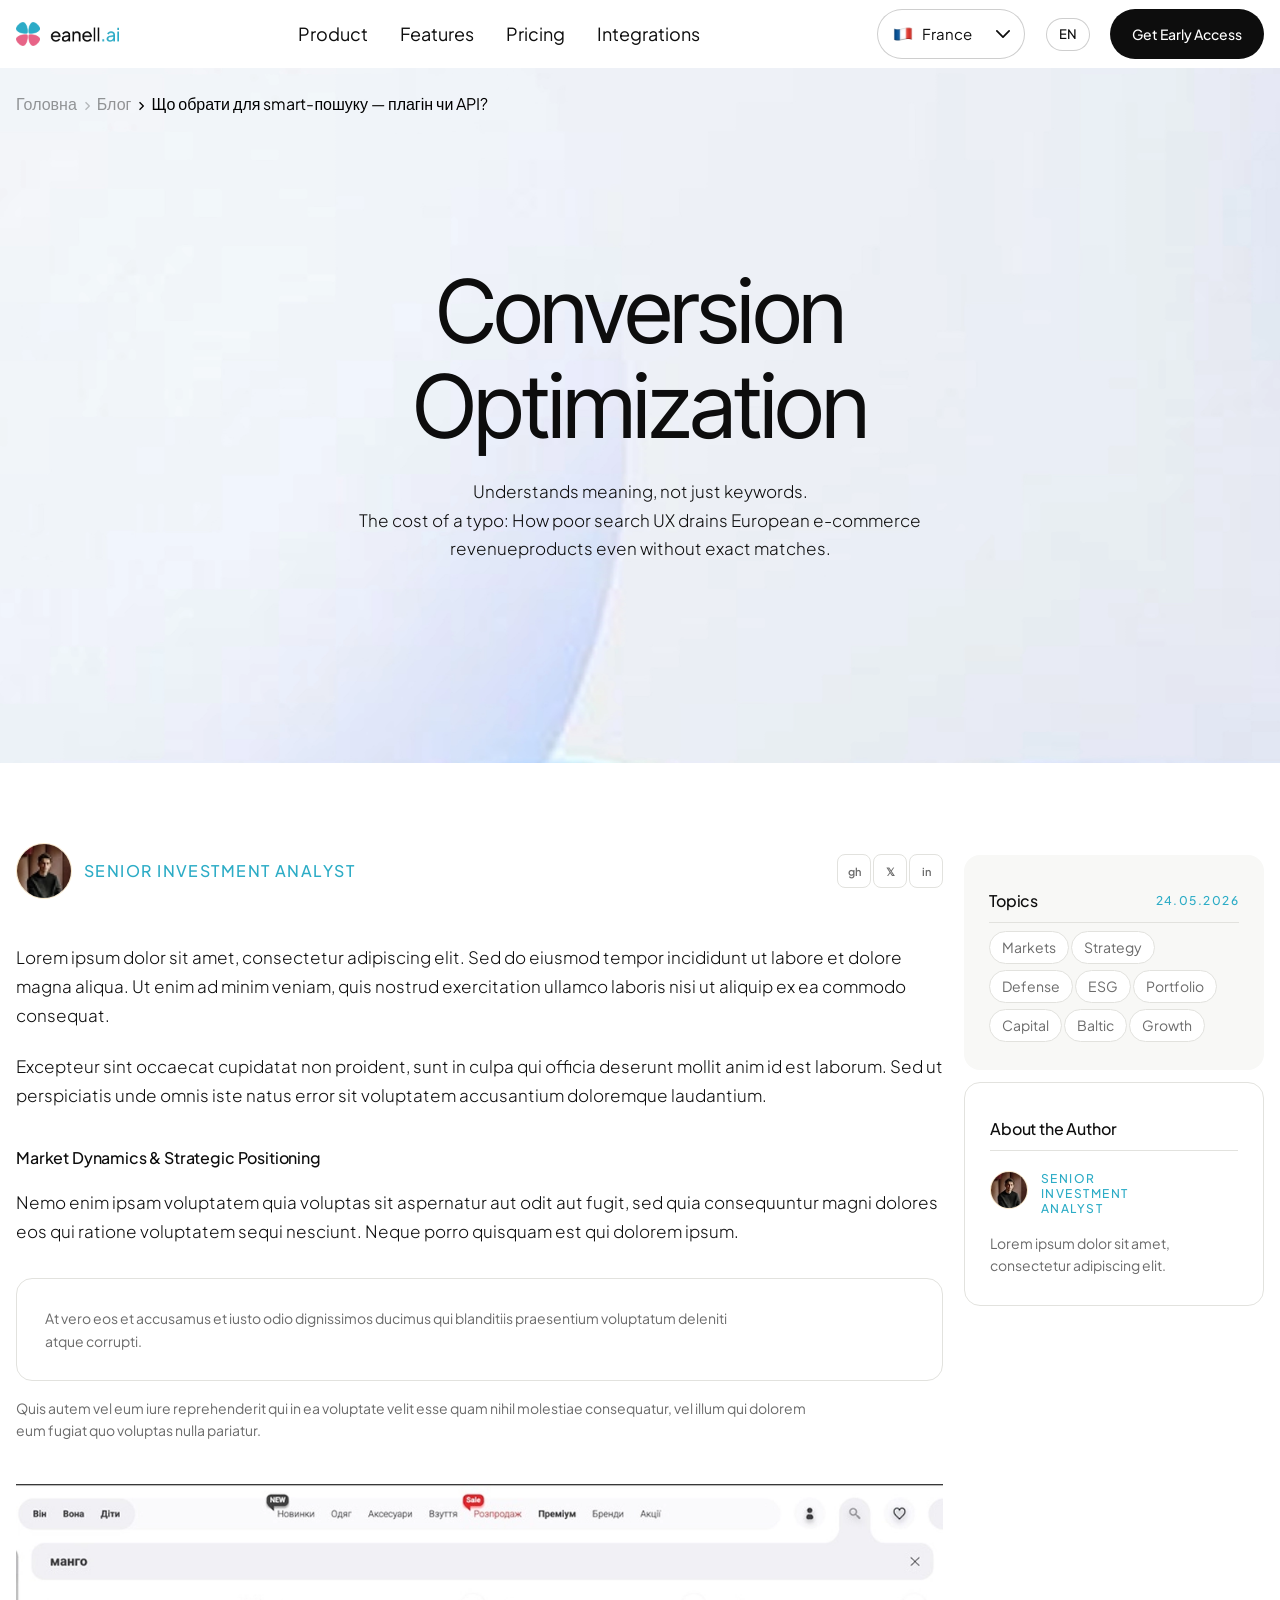
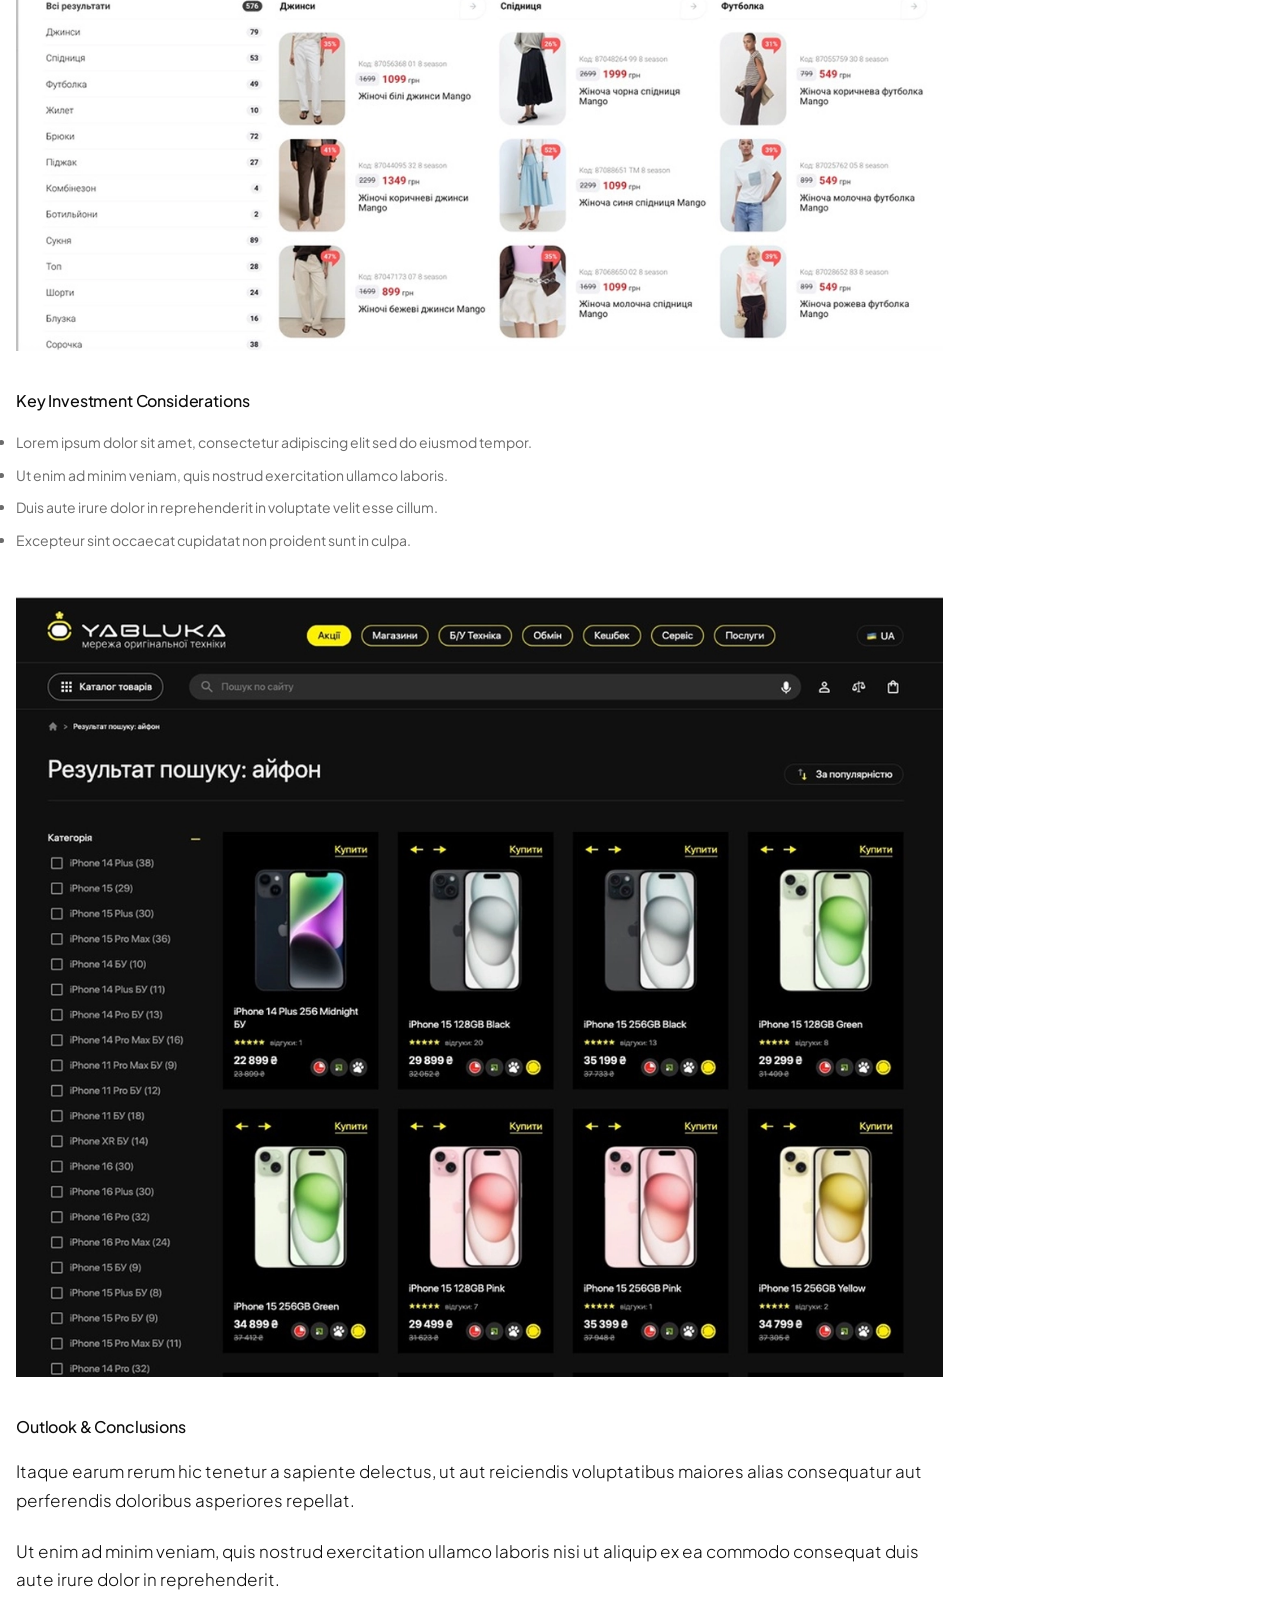
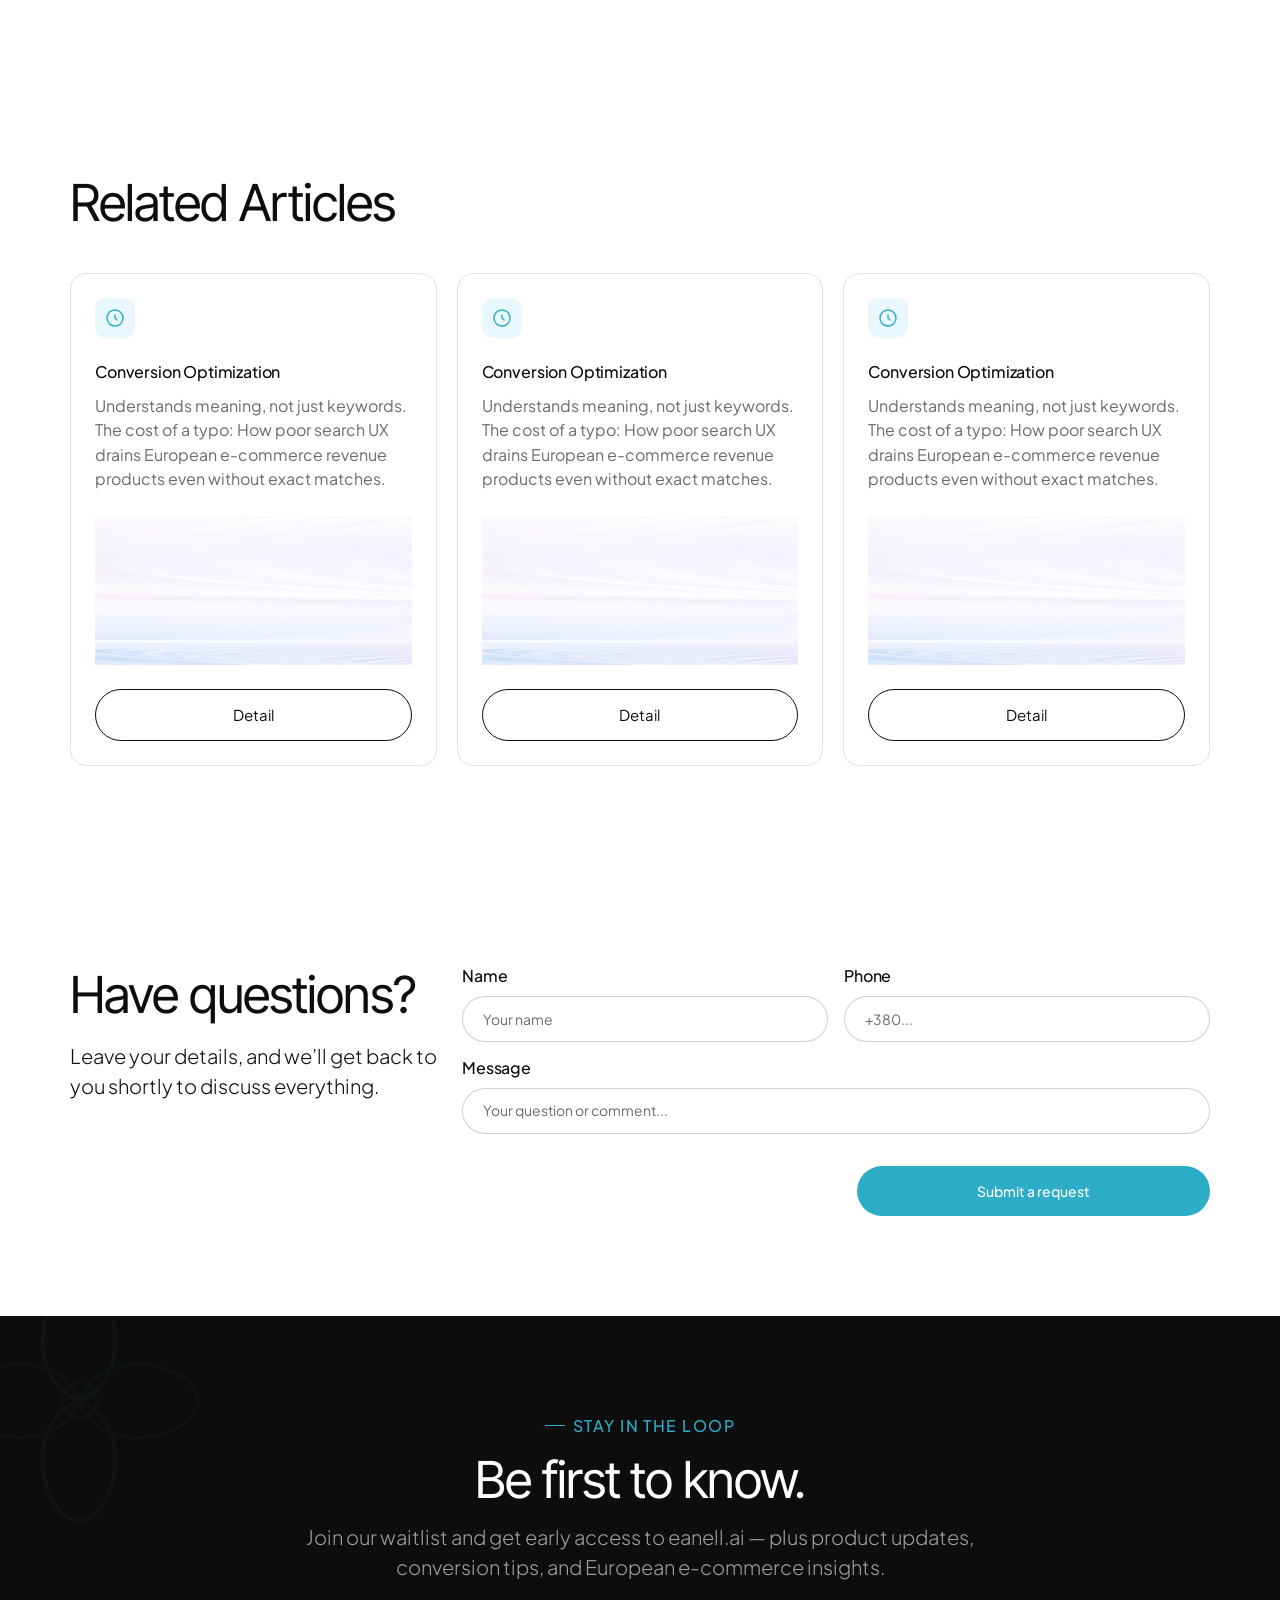
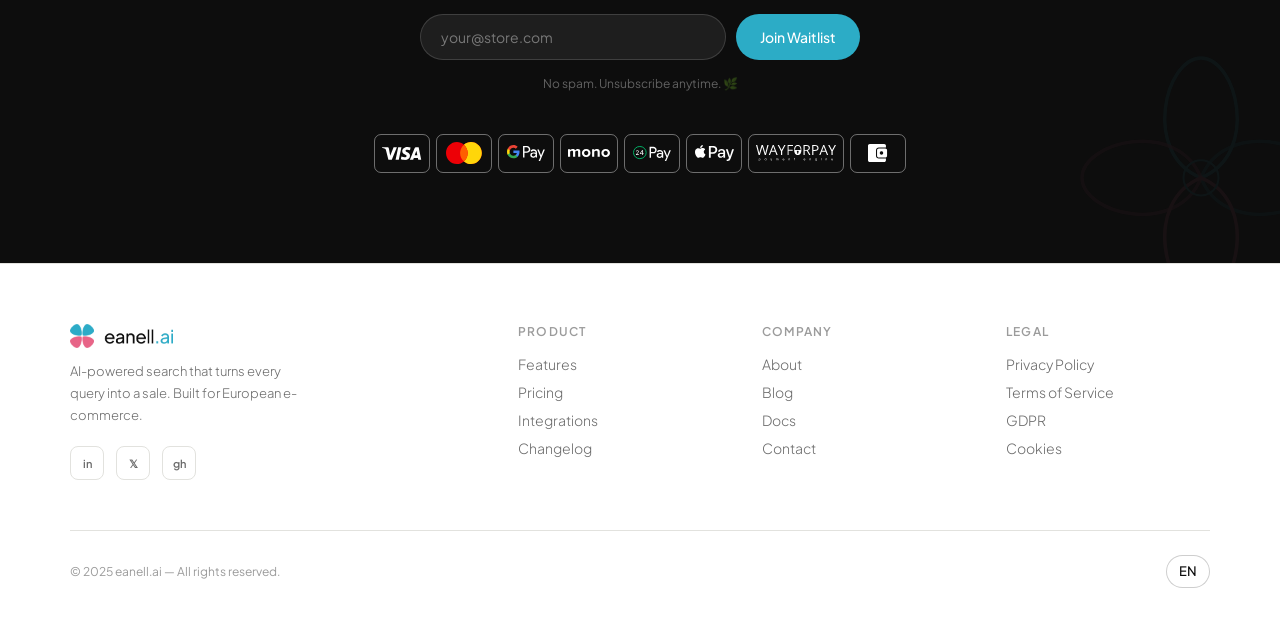
==== article.html @ 68ed9e89 "full page" ====
<!doctype html>
<html lang="en">
	<head>
		<meta charset="UTF-8">
		<meta name="viewport" content="width=device-width, initial-scale=1, maximum-scale=1, minimum-scale=1, user-scalable=no">
		<link rel="preconnect" href="https://fonts.googleapis.com">
		<link rel="preconnect" href="https://fonts.gstatic.com" crossorigin="">
		<link rel="shortcut icon" href="./assets/img/favicon.ico">
		<title>Conversion Optimization</title>
		<link rel="modulepreload" crossorigin="" href="./js/rolldown-runtime.min.js?v=1782987055271">
		<link rel="modulepreload" crossorigin="" href="./js/inputmask.min.js?v=1782987055271">
		<link rel="modulepreload" crossorigin="" href="./js/app.min.js?v=1782987055271">
		<link rel="modulepreload" crossorigin="" href="./js/main.min.js?v=1782987055271">
		<link rel="modulepreload" crossorigin="" href="./js/dynamic.min.js?v=1782987055271">
		<link rel="modulepreload" crossorigin="" href="./js/menu.min.js?v=1782987055271">
		<link rel="stylesheet" crossorigin="" href="./css/style.min.css?v=1782987055271">
		<link href="https://fonts.googleapis.com/css2?family=Inter+Tight:ital@0;1&family=Plus+Jakarta+Sans:ital,wght@0,200..800;1,200..800&display=swap" rel="stylesheet">
		<link rel="stylesheet" crossorigin="" href="./css/main.min.css?v=1782987055271">
		<link rel="stylesheet" crossorigin="" href="./css/menu.min.css?v=1782987055271">
		<link rel="stylesheet" crossorigin="" href="./css/letstalk.min.css?v=1782987055271">
		<link rel="stylesheet" crossorigin="" href="./css/news.min.css?v=1782987055271">
		<link rel="stylesheet" crossorigin="" href="./css/promo.min.css?v=1782987055271">
		<link rel="stylesheet" crossorigin="" href="./css/questions.min.css?v=1782987055271">
		<link rel="stylesheet" crossorigin="" href="./css/textsection.min.css?v=1782987055271">
		<link rel="stylesheet" crossorigin="" href="./css/footer.min.css?v=1782987055271">
		<link rel="stylesheet" crossorigin="" href="./css/header.min.css?v=1782987055271">
	</head>
	<body>
		<div class="wrapper" data-top-position="">
			<header class="header">
				<div class="header__container">
					<div class="header__body">
						<a href="#" class="header__logo">
							<img alt="logo" loading="lazy" src="./assets/img/logo.webp">
						</a>
						<div class="header__menu menu">
							<nav class="menu__body">
								<div class="menu__head"></div>
								<ul class="menu__list">
									<li class="menu__item">
										<a data-fls-scrollto="#cases" data-fls-scrollto-header="" href="#" class="menu__link">Product</a>
									</li>
									<li class="menu__item">
										<a data-fls-scrollto="#features" data-fls-scrollto-header="" href="#" class="menu__link">Features</a>
									</li>
									<li class="menu__item">
										<a data-fls-scrollto="#pricing" data-fls-scrollto-header="" href="#" class="menu__link">Pricing</a>
									</li>
									<li class="menu__item">
										<a data-fls-scrollto="#integrations" data-fls-scrollto-header="" href="#" class="menu__link">Integrations</a>
									</li>
								</ul>
							</nav>
							<div class="menu__actions">
								<div data-sel-block="" class="menu__region region-block">
									<button type="button" class="region-block__current" data-sel-block-current="">
										<span class="region-block__value">
											<span data-sel-block-value="">
												<span class="region-block__flag">
													<img width="20" height="20" alt="Image" loading="lazy" src="./assets/img/flags/fr.webp">
												</span>
												<span class="region-block__name">France</span>
											</span>
										</span>
										<span class="region-block__arrow">
											<svg width="16" height="9" viewbox="0 0 16 9" fill="none" xmlns="http://www.w3.org/2000/svg">
												<path d="M1 1L8 8L15 1" stroke="currentColor" stroke-width="2" stroke-linecap="round" stroke-linejoin="round"></path>
											</svg>
										</span>
									</button>
									<div class="region-block__dropdown" data-sel-block-dropdown="">
										<div class="region-block__head">
											<div class="region-block__title">Your region is France</div>
											<div class="region-block__text">We’ll personalize content for you region</div>
											<button type="button" class="region-block__btn button">Yes, France is correct</button>
											<form class="region-block__search search-field">
												<input autocomplete="off" type="text" name="search" placeholder="Search" class="search-field__input">
												<button type="submit" class="search-field__icon">
													<svg width="18" height="18" viewbox="0 0 18 18" fill="none" xmlns="http://www.w3.org/2000/svg">
														<path d="M6.75 11.25L2.25 15.75M10.5 12.75C13.3995 12.75 15.75 10.3995 15.75 7.5C15.75 4.60051 13.3995 2.25 10.5 2.25C7.6005 2.25 5.25 4.60051 5.25 7.5C5.25 10.3995 7.6005 12.75 10.5 12.75Z" stroke="currentColor" stroke-width="2" stroke-linecap="round" stroke-linejoin="round"></path>
													</svg>
												</button>
											</form>
										</div>
										<div class="region-block__scroll">
											<div class="region-block__options">
												<button data-sel-block-btn="" type="button" class="region-block__option is-active">
													<span class="region-block__flag">
														<img width="20" height="20" alt="Image" loading="lazy" src="./assets/img/flags/fr.webp">
													</span>
													<span class="region-block__name">France</span>
												</button>
												<button data-sel-block-btn="" type="button" class="region-block__option">
													<span class="region-block__flag">
														<img width="20" height="20" alt="Image" loading="lazy" src="./assets/img/flags/ua.webp">
													</span>
													<span class="region-block__name">Ukraine</span>
												</button>
												<button data-sel-block-btn="" type="button" class="region-block__option">
													<span class="region-block__flag">
														<img width="20" height="20" alt="Image" loading="lazy" src="./assets/img/flags/nd.webp">
													</span>
													<span class="region-block__name">Netherlands</span>
												</button>
												<button data-sel-block-btn="" type="button" class="region-block__option">
													<span class="region-block__flag">
														<img width="20" height="20" alt="Image" loading="lazy" src="./assets/img/flags/de.webp">
													</span>
													<span class="region-block__name">Germany</span>
												</button>
												<button data-sel-block-btn="" type="button" class="region-block__option">
													<span class="region-block__flag">
														<img width="20" height="20" alt="Image" loading="lazy" src="./assets/img/flags/pl.webp">
													</span>
													<span class="region-block__name">Poland</span>
												</button>
											</div>
										</div>
									</div>
								</div>
								<div data-fls-dynamic=".menu__head, 768" class="menu__lang lang-block" data-drop-block="">
									<button type="button" class="lang-block__current" data-drop-toggle="">EN</button>
									<div class="lang-block__dropdown">
										<a href="#" class="lang-block__link is-active">English</a>
										<a href="#" class="lang-block__link">Українська</a>
									</div>
								</div>
								<button data-fls-scrollto="#questions" data-fls-scrollto-header="" type="button" class="menu__btn button button--third">Get Early Access</button>
								<button type="button" data-fls-menu="" class="menu__icon icon-menu">
									<span></span>
								</button>
							</div>
						</div>
					</div>
				</div>
			</header>
			<main class="page">
				<section class="promo">
					<div class="promo__bg">
						<picture>
							<source media="(max-width: 650px)" srcset="./assets/img/promo-bg-2-mob.webp">
							<img alt="Image" loading="lazy" src="./assets/img/promo-bg-2.webp">
						</picture>
					</div>
					<div class="promo__breadcrumbs breadcrumbs">
						<div class="breadcrumbs__container">
							<a href="#" class="breadcrumbs__link">Головна</a>
							<a href="#" class="breadcrumbs__link">Блог</a>
							<span class="breadcrumbs__link">Що обрати для smart-пошуку — плагін чи API?</span>
						</div>
					</div>
					<div class="promo__container">
						<div class="promo__body">
							<h1 class="promo__title title title--h1">Conversion Optimization</h1>
							<div class="promo__text">
								Understands meaning, not just keywords.
								<br>
								The cost of a typo: How poor search UX drains European e-commerce revenueproducts even without exact
				matches.
							</div>
						</div>
					</div>
				</section>
				<section class="textsection">
					<div class="textsection__container">
						<div class="textsection__wrapper">
							<div class="textsection__body">
								<div class="textsection__author">
									<div class="textsection__author-body">
										<figure class="textsection__author-img">
											<img width="56" height="56" alt="Image" loading="lazy" src="./assets/img/photo-man.webp">
										</figure>
										<div class="textsection__author-name">Senior Investment Analyst</div>
									</div>
									<div class="textsection__socials socials-block">
										<a href="#" class="socials-block__link">gh</a>
										<a href="#" class="socials-block__link">𝕏</a>
										<a href="#" class="socials-block__link">in</a>
									</div>
								</div>
								<p>
									Lorem ipsum dolor sit amet, consectetur adipiscing elit. Sed do eiusmod tempor incididunt ut labore
					et dolore magna aliqua. Ut
					enim ad minim veniam, quis nostrud exercitation ullamco laboris nisi ut aliquip ex ea commodo
					consequat.
								</p>
								<p>
									Excepteur sint occaecat cupidatat non proident, sunt in culpa qui officia deserunt mollit anim id
					est laborum. Sed ut
					perspiciatis unde omnis iste natus error sit voluptatem accusantium doloremque laudantium.
								</p>
								<h6>Market Dynamics & Strategic Positioning</h6>
								<p>
									Nemo enim ipsam voluptatem quia voluptas sit aspernatur aut odit aut fugit, sed quia consequuntur
					magni dolores eos qui
					ratione voluptatem sequi nesciunt. Neque porro quisquam est qui dolorem ipsum.
								</p>
								<div class="block-border small-text">
									At vero eos et accusamus et iusto odio dignissimos ducimus qui blanditiis praesentium voluptatum
					deleniti
									<br>
									atque corrupti.
								</div>
								<p class="small-text">
									Quis autem vel eum iure reprehenderit qui in ea voluptate velit esse quam nihil molestiae
					consequatur, vel illum qui dolorem
									<br>
									eum fugiat quo voluptas nulla pariatur.
								</p>
								<figure>
									<img width="1140" height="575" alt="Image" loading="lazy" src="./assets/img/article/image-1.webp">
								</figure>
								<h6>Key Investment Considerations</h6>
								<ul class="small-text">
									<li>Lorem ipsum dolor sit amet, consectetur adipiscing elit sed do eiusmod tempor.</li>
									<li>Ut enim ad minim veniam, quis nostrud exercitation ullamco laboris.</li>
									<li>Duis aute irure dolor in reprehenderit in voluptate velit esse cillum.</li>
									<li>Excepteur sint occaecat cupidatat non proident sunt in culpa.</li>
								</ul>
								<figure>
									<img width="1140" height="964" alt="Image" loading="lazy" src="./assets/img/article/image-2.webp">
								</figure>
								<h6>Outlook & Conclusions</h6>
								<p>
									Itaque earum rerum hic tenetur a sapiente delectus, ut aut reiciendis voluptatibus maiores alias
					consequatur aut perferendis
					doloribus asperiores repellat.
								</p>
								<p>
									Ut enim ad minim veniam, quis nostrud exercitation ullamco laboris nisi ut aliquip ex ea commodo
					consequat duis aute irure
					dolor in reprehenderit.
								</p>
							</div>
							<aside class="textsection__aside aside-article">
								<div class="aside-article__topics">
									<div class="aside-article__head">
										<div class="aside-article__title">Topics</div>
										<div class="aside-article__date">24.05.2026</div>
									</div>
									<div class="aside-article__tags">
										<a href="#" class="aside-article__tag">Markets</a>
										<a href="#" class="aside-article__tag">Strategy</a>
										<a href="#" class="aside-article__tag">Defense</a>
										<a href="#" class="aside-article__tag">ESG</a>
										<a href="#" class="aside-article__tag">Portfolio</a>
										<a href="#" class="aside-article__tag">Capital</a>
										<a href="#" class="aside-article__tag">Baltic</a>
										<a href="#" class="aside-article__tag">Growth</a>
									</div>
								</div>
								<div class="aside-article__block">
									<div class="aside-article__head">
										<div class="aside-article__title">About the Author</div>
									</div>
									<div class="aside-article__author">
										<div class="aside-article__author-top">
											<figure class="aside-article__author-img">
												<img width="38" height="38" alt="Image" loading="lazy" src="./assets/img/photo-man.webp">
											</figure>
											<div class="aside-article__author-name">
												Senior
												<br>
												Investment
												<br>
												Analyst
											</div>
										</div>
										<div class="aside-article__author-text">Lorem ipsum dolor sit amet, consectetur
							adipiscing elit.</div>
									</div>
								</div>
							</aside>
						</div>
					</div>
				</section>
				<section class="news">
					<div class="news__container">
						<h2 class="news__title title title--h2">Related Articles</h2>
						<div class="news__items">
							<div class="article-card">
								<div class="article-card__icon">
									<svg width="20" height="20" viewbox="0 0 20 20" fill="none" xmlns="http://www.w3.org/2000/svg">
										<path d="M2 10C2 12.1217 2.84285 14.1566 4.34315 15.6569C5.84344 17.1571 7.87827 18 10 18C12.1217 18 14.1566 17.1571 15.6569 15.6569C17.1571 14.1566 18 12.1217 18 10C18 7.87827 17.1571 5.84344 15.6569 4.34315C14.1566 2.84285 12.1217 2 10 2C7.87827 2 5.84344 2.84285 4.34315 4.34315C2.84285 5.84344 2 7.87827 2 10Z" stroke="#2CACC6" stroke-width="1.4"></path>
										<path d="M10 7V10L12 12" stroke="#2CACC6" stroke-width="1.4" stroke-linecap="round"></path>
									</svg>
								</div>
								<div class="article-card__body">
									<a href="#" class="article-card___title">Conversion Optimization</a>
									<div class="article-card__text">
										Understands meaning, not just keywords.
						The cost of a typo: How poor search UX drains European e-commerce revenue
						products even without exact matches.
									</div>
								</div>
								<figure class="article-card__img">
									<img alt="Image" loading="lazy" src="./assets/img/news-img.webp">
								</figure>
								<a href="#" class="article-card__btn button button--secondary button--dark button--fw">Detail</a>
							</div>
							<div class="article-card">
								<div class="article-card__icon">
									<svg width="20" height="20" viewbox="0 0 20 20" fill="none" xmlns="http://www.w3.org/2000/svg">
										<path d="M2 10C2 12.1217 2.84285 14.1566 4.34315 15.6569C5.84344 17.1571 7.87827 18 10 18C12.1217 18 14.1566 17.1571 15.6569 15.6569C17.1571 14.1566 18 12.1217 18 10C18 7.87827 17.1571 5.84344 15.6569 4.34315C14.1566 2.84285 12.1217 2 10 2C7.87827 2 5.84344 2.84285 4.34315 4.34315C2.84285 5.84344 2 7.87827 2 10Z" stroke="#2CACC6" stroke-width="1.4"></path>
										<path d="M10 7V10L12 12" stroke="#2CACC6" stroke-width="1.4" stroke-linecap="round"></path>
									</svg>
								</div>
								<div class="article-card__body">
									<a href="#" class="article-card___title">Conversion Optimization</a>
									<div class="article-card__text">
										Understands meaning, not just keywords.
						The cost of a typo: How poor search UX drains European e-commerce revenue
						products even without exact matches.
									</div>
								</div>
								<figure class="article-card__img">
									<img alt="Image" loading="lazy" src="./assets/img/news-img.webp">
								</figure>
								<a href="#" class="article-card__btn button button--secondary button--dark button--fw">Detail</a>
							</div>
							<div class="article-card">
								<div class="article-card__icon">
									<svg width="20" height="20" viewbox="0 0 20 20" fill="none" xmlns="http://www.w3.org/2000/svg">
										<path d="M2 10C2 12.1217 2.84285 14.1566 4.34315 15.6569C5.84344 17.1571 7.87827 18 10 18C12.1217 18 14.1566 17.1571 15.6569 15.6569C17.1571 14.1566 18 12.1217 18 10C18 7.87827 17.1571 5.84344 15.6569 4.34315C14.1566 2.84285 12.1217 2 10 2C7.87827 2 5.84344 2.84285 4.34315 4.34315C2.84285 5.84344 2 7.87827 2 10Z" stroke="#2CACC6" stroke-width="1.4"></path>
										<path d="M10 7V10L12 12" stroke="#2CACC6" stroke-width="1.4" stroke-linecap="round"></path>
									</svg>
								</div>
								<div class="article-card__body">
									<a href="#" class="article-card___title">Conversion Optimization</a>
									<div class="article-card__text">
										Understands meaning, not just keywords.
						The cost of a typo: How poor search UX drains European e-commerce revenue
						products even without exact matches.
									</div>
								</div>
								<figure class="article-card__img">
									<img alt="Image" loading="lazy" src="./assets/img/news-img.webp">
								</figure>
								<a href="#" class="article-card__btn button button--secondary button--dark button--fw">Detail</a>
							</div>
						</div>
					</div>
				</section>
				<section id="questions" class="questions">
					<div class="questions__container">
						<div class="questions__body">
							<div class="questions__head">
								<h2 class="questions__title title title--h2">Have questions?</h2>
								<div class="questions__text">Leave your details, and we’ll get back to you shortly to discuss everything.</div>
							</div>
							<form action="#" class="questions__form">
								<div class="questions__inputs">
									<div class="input-field">
										<label class="input-field__label">Name</label>
										<input autocomplete="off" type="text" name="name" placeholder="Your name" class="input-field__input input">
									</div>
									<div class="input-field">
										<label class="input-field__label">Phone</label>
										<input autocomplete="off" type="text" name="tel" placeholder="+380..." class="input-field__input input" data-fls-input-mask="+38 (099) 999-99-99">
									</div>
									<div class="input-field">
										<label class="input-field__label">Message</label>
										<textarea name="message" placeholder="Your question or comment..." class="input-field__input input"></textarea>
									</div>
								</div>
								<button type="submit" class="questions__send button">Submit a request</button>
							</form>
						</div>
					</div>
				</section>
				<section id="letstalk" class="letstalk">
					<div class="letstalk__container">
						<div class="letstalk__head">
							<div class="letstalk__subtitle subtitle">Stay in the loop</div>
							<h2 class="letstalk__title title title--h2">Be first to know.</h2>
							<div class="letstalk__text">
								Join our waitlist and get early access to eanell.ai — plus product updates,
				conversion tips, and European e-commerce insights.
							</div>
						</div>
						<form action="#" class="letstalk__form">
							<div class="letstalk__field">
								<input autocomplete="off" type="text" name="email" placeholder="your@store.com" class="letstalk__input input">
								<button type="submit" class="letstalk__send button">Join Waitlist</button>
							</div>
							<div class="letstalk__form-text">No spam. Unsubscribe anytime. 🌿</div>
						</form>
						<div class="letstalk__payments">
							<div class="letstalk__payment">
								<img src="./assets/img/payments/visa.svg" width="40" height="13" alt="Image" loading="lazy">
							</div>
							<div class="letstalk__payment">
								<img src="./assets/img/payments/Mastercard.svg" width="36" height="22" alt="Image" loading="lazy">
							</div>
							<div class="letstalk__payment">
								<img src="./assets/img/payments/gpay.svg" width="38" height="16" alt="Image" loading="lazy">
							</div>
							<div class="letstalk__payment">
								<img src="./assets/img/payments/mono.svg" width="42" height="8" alt="Image" loading="lazy">
							</div>
							<div class="letstalk__payment">
								<img src="./assets/img/payments/privat.svg" width="38" height="16" alt="Image" loading="lazy">
							</div>
							<div class="letstalk__payment">
								<img src="./assets/img/payments/apay.svg" width="39" height="16" alt="Image" loading="lazy">
							</div>
							<div class="letstalk__payment">
								<img src="./assets/img/payments/wfp-logo.svg" width="80" height="16" alt="Image" loading="lazy">
							</div>
							<div class="letstalk__payment">
								<img src="./assets/img/payments/wallet.svg" width="20" height="18" alt="Image" loading="lazy">
							</div>
						</div>
					</div>
				</section>
			</main>
			<footer class="footer">
				<div class="footer__container">
					<div class="footer__body">
						<div class="footer__info">
							<a href="#" class="footer__logo">
								<img alt="logo" src="./assets/img/logo.webp">
							</a>
							<div class="footer__text">
								AI-powered search that turns every
					query into a sale. Built for European e-
					commerce.
							</div>
							<div class="footer__socials socials-block">
								<a href="#" class="socials-block__link">in</a>
								<a href="#" class="socials-block__link">𝕏</a>
								<a href="#" class="socials-block__link">gh</a>
							</div>
						</div>
						<nav class="footer__menu">
							<div class="footer__menu-col">
								<div class="footer__menu-title">Product</div>
								<ul class="footer__menu-list">
									<li class="footer__menu-item">
										<a data-fls-scrollto="#features" data-fls-scrollto-header="" href="#" class="footer__menu-link">Features</a>
									</li>
									<li class="footer__menu-item">
										<a data-fls-scrollto="#pricing" data-fls-scrollto-header="" href="#" class="footer__menu-link">Pricing</a>
									</li>
									<li class="footer__menu-item">
										<a data-fls-scrollto="#integrations" data-fls-scrollto-header="" href="#" class="footer__menu-link">Integrations</a>
									</li>
									<li class="footer__menu-item">
										<a href="#" class="footer__menu-link">Changelog</a>
									</li>
								</ul>
							</div>
							<div class="footer__menu-col">
								<div class="footer__menu-title">Company</div>
								<ul class="footer__menu-list">
									<li class="footer__menu-item">
										<a href="#" class="footer__menu-link">About</a>
									</li>
									<li class="footer__menu-item">
										<a href="#" class="footer__menu-link">Blog</a>
									</li>
									<li class="footer__menu-item">
										<a href="#" class="footer__menu-link">Docs</a>
									</li>
									<li class="footer__menu-item">
										<a href="#" class="footer__menu-link">Contact</a>
									</li>
								</ul>
							</div>
							<div class="footer__menu-col">
								<div class="footer__menu-title">Legal</div>
								<ul class="footer__menu-list">
									<li class="footer__menu-item">
										<a href="#" class="footer__menu-link">Privacy Policy</a>
									</li>
									<li class="footer__menu-item">
										<a href="#" class="footer__menu-link">Terms of Service</a>
									</li>
									<li class="footer__menu-item">
										<a href="#" class="footer__menu-link">GDPR</a>
									</li>
									<li class="footer__menu-item">
										<a href="#" class="footer__menu-link">Cookies</a>
									</li>
								</ul>
							</div>
						</nav>
					</div>
					<div class="footer__bottom">
						<div class="footer__copy">© 2025 eanell.ai — All rights reserved.</div>
						<div class="footer__lang lang-block" data-drop-block="">
							<button type="button" class="lang-block__current" data-drop-toggle="">EN</button>
							<div class="lang-block__dropdown">
								<a href="#" class="lang-block__link is-active">English</a>
								<a href="#" class="lang-block__link">Українська</a>
							</div>
						</div>
					</div>
				</div>
			</footer>
		</div>
		<script type="module" crossorigin="" src="./js/article.min.js?v=1782987055271"></script>
	</body>
</html>
---- css/style.min.css ----
@charset "UTF-8";*{padding:0;margin:0;border:0}*,:after,:before{box-sizing:border-box}:after,:before{display:inline-block}body,html{height:100%}body{line-height:1;scrollbar-gutter:stable;-ms-text-size-adjust:100%;-moz-text-size-adjust:100%;-webkit-text-size-adjust:100%;-webkit-font-smoothing:antialiased;-moz-osx-font-smoothing:grayscale}button,input,textarea{font-family:inherit;font-size:inherit;line-height:inherit;color:inherit;background-color:transparent}input,textarea{width:100%}label{display:inline-block}button,option,select{cursor:pointer}a{display:inline-block;color:inherit;text-decoration:none}li{list-style:none}img{max-width:100%;height:auto;vertical-align:middle}h1,h2,h3,h4,h5,h6{font-weight:inherit;font-size:inherit}address{font-style:normal}*{-webkit-tap-highlight-color:transparent;-webkit-touch-callout:none}:root{--font-family:"Plus Jakarta Sans",sans-serif;--second-family:"Inter Tight",sans-serif;--viewport-height:100vh;--viewport-height-s:100vh;--font-size:16px;--color-white-solid:#fff;--color-grey-97:#f8f8f6;--color-cyan-47:#2cacc6;--color-grey-42:#6b6b6b;--color-grey-88:#e2e2de;--color-grey-5:#0d0d0d;--color-grey-61:#9b9b9b;--color-rose-65:#e86487;--color-blue-75:#9b8cf5;--color-red-51:#dc2626;--color-red-82:#fca5a5;--color-azure-65:#9ca3af;--color-grey-95:#e8f8fc;--color-cyan-39:#1e8fa8;--color-spring-green-36:#1c9d5c;--color-spring-green-73:#86efac;--color-grey-94:#f0f0ee;--color-grey-67:#aaa;--color-chartreuse-green-52:#96bf48;--color-violet-52:#7f54b3;--color-orange-55:#f46f25;--color-rose-44:#df0067;--color-blue-22:#34313f;--color-azure-45:#0057e7;--color-blue-14:#1a1a2e;--color-azure-43:#009edb;--color-azure-47:#0070f2;--color-grey-33:#555;--color-red-57:#e74c3c;--color-orange-51:#f39c12;--color-orange-43:#c0791a;--color-rose-54:#c94c6e;--color-spring-green-42:#27ae60;--color-spring-green-29:#1a7a40;--color-violet-47:#8e44ad;--color-violet-37:#5e2d91;--color-white--70:hsla(0,0%,100%,.07);--color-white--100:hsla(0,0%,100%,.1);--color-white--150:hsla(0,0%,100%,.15);--color-white--300:hsla(0,0%,100%,.3);--color-white--350:hsla(0,0%,100%,.35);--color-white--400:hsla(0,0%,100%,.4);--color-white--600:hsla(0,0%,100%,.6);--color-black:#000;--color-black--400:rgba(0,0,0,.4)}@supports (height:100dvh){:root{--viewport-height:100dvh;--viewport-height-s:100svh}}body{color:var(--color-grey-5);font-family:var(--font-family);font-size:var(--font-size);background-color:var(--color-white-solid);min-width:320px}[data-fls-scrolllock] body{overflow:hidden;touch-action:none;overscroll-behavior:none}.wrapper{min-height:100%;display:flex;flex-direction:column;overflow:clip;background-color:var(--color-white-solid);padding-top:var(--header-height,0)}.wrapper>main{flex:1 1 auto}.wrapper>*{min-width:0}[class*=__container]{max-width:1172px;margin:0 auto;padding-left:16px;padding-right:16px}.title{font-family:var(--second-family);font-weight:400;line-height:115%;letter-spacing:-.02em}.title span{color:var(--color-cyan-47)}.title--h1{line-height:108%}.title--h5{font-size:18px}.subtitle,.title--h6{font-size:16px}.subtitle{font-weight:500;letter-spacing:.09em;line-height:120%;text-transform:uppercase;color:var(--color-cyan-47);display:flex;gap:8px}.subtitle:before{content:"";margin-top:9px;flex-shrink:0;width:20px;height:1px;background-color:currentColor}.button{max-width:fit-content;width:100%;min-height:44px;display:flex;align-items:center;justify-content:center;gap:10px;padding-block:12px;padding-inline:32px;border-radius:100px;background-color:var(--color-cyan-47);font-weight:500;font-size:14px;color:var(--color-white-solid);transition:background .15s,color .15s,border .15s}.button:active{background-color:var(--color-cyan-39)}.button--secondary{border:1px solid var(--color-grey-88);background-color:var(--color-white-solid);color:var(--color-grey-5)}.button--secondary:active{border-color:var(--color-cyan-47);background-color:var(--color-white-solid);color:var(--color-cyan-47)}.button--secondary.button--dark{border-color:var(--color-grey-5)}.button--secondary.button--dark:active{border-color:var(--color-cyan-47);background-color:var(--color-white-solid);color:var(--color-cyan-47)}.button--third{background-color:var(--color-grey-5)}.button--third:active{background-color:var(--color-grey-42)}.button--fw{flex:1 1 auto;max-width:100%}.breadcrumbs{display:flex;padding-block:26px}.breadcrumbs__container{max-width:1762px;width:100%;display:flex;align-items:center;flex-wrap:wrap;gap:6px}.breadcrumbs__link{font-weight:400;font-size:16px;line-height:125%;color:var(--color-black);display:flex;gap:6px}.breadcrumbs__link:not(:last-child):after{content:"";flex-shrink:0;margin-top:4px;width:8px;height:16px;background-image:url("data:image/svg+xml;charset=utf-8,%3Csvg xmlns='http://www.w3.org/2000/svg' width='8' height='16' fill='none' viewBox='0 0 8 16'%3E%3Cpath fill='%23000' fill-rule='evenodd' d='M6.773 8.474 3 12.245l-.942-.943 3.3-3.3-3.3-3.3L3 3.76 6.773 7.53a.667.667 0 0 1 0 .943' clip-rule='evenodd'/%3E%3C/svg%3E");background-repeat:no-repeat;background-position:50%;background-size:8px 16px;transition:background .3s}.breadcrumbs__link[href]{color:var(--color-black--400);transition:color .3s}.breadcrumbs__link[href]:not(:last-child):after{background-image:url("data:image/svg+xml;charset=utf-8,%3Csvg xmlns='http://www.w3.org/2000/svg' width='8' height='16' fill='none' viewBox='0 0 8 16'%3E%3Cpath fill='%2300000040' fill-rule='evenodd' d='M6.773 8.474 3 12.245l-.942-.943 3.3-3.3-3.3-3.3L3 3.76 6.773 7.53a.667.667 0 0 1 0 .943' clip-rule='evenodd'/%3E%3C/svg%3E")}.breadcrumbs__link[href]:not(:last-child):nth-last-child(2):after{background-image:url("data:image/svg+xml;charset=utf-8,%3Csvg xmlns='http://www.w3.org/2000/svg' width='8' height='16' fill='none' viewBox='0 0 8 16'%3E%3Cpath fill='%23000' fill-rule='evenodd' d='M6.773 8.474 3 12.245l-.942-.943 3.3-3.3-3.3-3.3L3 3.76 6.773 7.53a.667.667 0 0 1 0 .943' clip-rule='evenodd'/%3E%3C/svg%3E")}.breadcrumbs__link[href]:active{color:var(--color-black)}.breadcrumbs__link[href]:active:not(:last-child):after{background-image:url("data:image/svg+xml;charset=utf-8,%3Csvg xmlns='http://www.w3.org/2000/svg' width='8' height='16' fill='none' viewBox='0 0 8 16'%3E%3Cpath fill='%23000' fill-rule='evenodd' d='M6.773 8.474 3 12.245l-.942-.943 3.3-3.3-3.3-3.3L3 3.76 6.773 7.53a.667.667 0 0 1 0 .943' clip-rule='evenodd'/%3E%3C/svg%3E")}input[type=email],input[type=tel],input[type=text],textarea{-webkit-appearance:none;-moz-appearance:none;appearance:none}.input{width:100%;display:block;border:1px solid hsla(0,0%,5%,.2);background-color:var(--color-white--70);border-radius:100px;padding:13px 20px;height:46px;font-weight:400;font-size:14px;line-height:120%;caret-color:inherit}.input[placeholder]:not([data-fls-placeholder-nohiden])::placeholder{color:var(--color-grey-42);transition:opacity .3s}.input[placeholder]:not([data-fls-placeholder-nohiden]):focus::placeholder{opacity:0}textarea.input{resize:none}hr{width:100%;height:1px;background-color:var(--color-grey-88);margin-block:24px}.input-field{display:flex;flex-direction:column;gap:10px}.input-field__label{font-weight:500;font-size:16px;letter-spacing:-.01em;line-height:125%}.region-block{max-width:fit-content;position:relative}.region-block.sel-open{z-index:5}.region-block.sel-open .region-block__arrow{transform:rotate(-180deg)}.region-block.sel-open .region-block__dropdown{top:calc(100% + 13px);opacity:1;visibility:visible;pointer-events:auto}.region-block[data-sel-block-search] .region-block__option{justify-content:stretch;text-align:left}.region-block__current{width:100%;min-width:140px;display:grid;align-items:center;grid-template-columns:1fr 14px;gap:8px;background-color:var(--color-white-solid);border:1px solid hsla(0,0%,5%,.2);border-radius:100px;padding-block:12px;padding-inline:14px;min-height:50px;font-size:15px;line-height:120%;transition:background .15s,border .15s}.region-block__current:active{background-color:var(--color-grey-95);border-color:var(--color-cyan-47)}.region-block__current .region-block__flag{font-size:20px;width:30px;height:20px}.region-block__label{font-weight:400;font-size:14px;line-height:125%;color:var(--color-grey-42)}.region-block__value{white-space:nowrap;overflow:hidden;text-overflow:ellipsis;gap:12px;padding-right:16px}.region-block__value,.region-block__value>*{display:inline-flex;align-items:center}.region-block__flag{font-size:16px;line-height:100%;padding-right:8px;width:25px;height:16px;display:flex;align-items:center;justify-content:center}.region-block__flag img,.region-block__flag svg{width:100%;height:100%;object-fit:contain;transform:translateZ(0)}.region-block__name{line-height:120%}.region-block__arrow{width:14px;height:14px;display:flex;align-items:center;justify-content:center;transition:transform .15s}.region-block__arrow img,.region-block__arrow svg{width:100%;height:100%;object-fit:contain;transform:translateZ(0)}.region-block__dropdown{transform:translateX(var(--dropdown-shift,0));position:absolute;top:100%;left:0;z-index:5;width:100%;min-width:248px;border:1px solid hsla(0,0%,5%,.2);border-radius:16px;padding:16px;background-color:var(--color-white-solid);gap:15px;opacity:0;visibility:hidden;pointer-events:none;transition:top .2s,opacity .2s,visibility .2s}.region-block__dropdown,.region-block__head{display:flex;flex-direction:column}.region-block__head>:not(:last-child){margin-bottom:12px}.region-block__title{font-weight:500;font-size:17px;line-height:130%;letter-spacing:-.01em}.region-block__text{font-weight:500;font-size:11px;line-height:127%;color:var(--color-grey-42)}.region-block__text:not(:last-child){margin-bottom:16px}.region-block__btn{max-width:100%}.region-block__btn:not(:last-child){margin-bottom:20px}.region-block__scroll{min-height:0;max-height:210px;display:grid;overflow:hidden auto}.region-block__scroll::-webkit-scrollbar{width:2px;display:block}.region-block__scroll::-webkit-scrollbar-track{background:transparent;border-radius:0;border:none}.region-block__scroll::-webkit-scrollbar-thumb{background-color:var(--color-grey-42);border-radius:0;border:none;cursor:grab}.region-block__scroll::-webkit-scrollbar-thumb:active{cursor:grabbing}.region-block__options{display:flex;flex-direction:column;border-top:1px solid hsla(0,0%,5%,.1)}.region-block__option{text-align:left;border-bottom:1px solid hsla(0,0%,5%,.1);min-height:38px;padding:8px 14px;display:flex;align-items:center;font-weight:500;font-size:11px;line-height:120%;color:var(--color-grey-5);transition:color .15s}.region-block__option:active{color:var(--color-grey-42)}.region-block__option.is-active{display:none}.search-field{position:relative}.search-field__input{height:48px;border:1px solid hsla(0,0%,5%,.2);border-radius:100px;padding:14px 40px 14px 14px;font-size:14px;line-height:120%}.search-field__input::placeholder{color:var(--color-grey-42)}.search-field__icon{position:absolute;top:50%;right:14px;z-index:2;transform:translateY(-50%);width:18px;height:18px;display:flex;align-items:center;justify-content:center;color:var(--color-grey-42)}.search-field__icon:active{color:var(--color-grey-5)}.lang-block{max-width:fit-content;position:relative}.lang-block.is-active .lang-block__dropdown{opacity:1;visibility:visible;transform:translateY(0);pointer-events:auto}.lang-block__current{width:100%;background-color:var(--color-white-solid);border:1px solid hsla(0,0%,5%,.2);border-radius:100px;padding:7px 12px;min-height:33px;font-weight:500;font-size:13px;transition:background .15s,border .15s}.lang-block__current:active{background-color:var(--color-grey-95);border-color:var(--color-cyan-47)}.lang-block__dropdown{position:absolute;top:calc(100% + 13px);right:0;background:var(--color-white-solid);border:1px solid hsla(0,0%,5%,.2);border-radius:16px;overflow:hidden;min-width:160px;z-index:200;opacity:0;visibility:hidden;transform:translateY(-8px);pointer-events:none;transition:opacity .2s,transform .2s,visibility .2s}.lang-block__link{display:flex;align-items:center;gap:10px;width:100%;padding:10px 16px;font-weight:500;font-size:14px;line-height:110%;overflow:hidden;text-overflow:ellipsis;transition:background .15s,color .15s}.lang-block__link:active{background-color:var(--color-grey-97)}.lang-block__link.is-active{background-color:var(--color-grey-95);color:var(--color-cyan-47)}.lang-block__link.is-active:after{content:"✓";margin-left:auto}.video-block{--video-radius:20px;position:relative}.video-block.is-playing{z-index:5}.video-block.is-playing .video-block__play,.video-block.is-playing .video-block__poster{opacity:0;visibility:hidden;pointer-events:none}.video-block__poster{position:absolute;z-index:2;inset:0;transform:translateZ(0);overflow:hidden;border-radius:var(--video-radius);pointer-events:auto;transition:opacity .2s,visibility .2s}.video-block__poster img{width:100%;height:100%;object-fit:cover}.video-block__play{position:absolute;top:50%;left:50%;z-index:3;transform:translate(-50%,-50%) translateZ(0);pointer-events:auto;box-shadow:0 4px 24px 0 rgba(0,0,0,.4);background-color:var(--color-white-solid);color:var(--color-grey-5);border-radius:50px;width:68px;height:68px;display:flex;align-items:center;justify-content:center;padding:5px;transition:opacity .2s,visibility .2s,box-shadow .2s,background .3s}.video-block__play:active{box-shadow:none;background-color:var(--color-grey-97)}.video-block__video{width:100%;height:100%;object-fit:cover;aspect-ratio:800/475;border-radius:var(--video-radius)}.swiper-pagination{display:flex;align-items:center;justify-content:center;flex-wrap:wrap;gap:6px;pointer-events:none}.swiper-pagination>*{pointer-events:all}.swiper-pagination-bullet{border-radius:2px;width:6px;height:3px;background-color:var(--color-white--300);transition:width .2s,background .2s}.swiper-pagination-bullet.swiper-pagination-bullet-active{width:32px;background-color:var(--color-cyan-47)}.toggle-switch{min-width:44px;width:44px;height:24px;border-radius:100px;background-color:var(--color-cyan-47);position:relative}.toggle-switch:before{content:"";position:absolute;top:3px;left:3px;z-index:2;border-radius:50%;width:18px;height:18px;box-shadow:0 1px 4px 0 rgba(0,0,0,.2);background-color:var(--color-white-solid);transition:transform .2s}.toggle-switch.is-active:before{transform:translateX(20px)}.socials-block{display:flex;align-items:center;flex-wrap:wrap;gap:12px}.socials-block__link{border:1px solid var(--color-grey-88);border-radius:8px;width:34px;height:34px;padding:5px;display:flex;align-items:center;justify-content:center;font-weight:600;font-size:11px;line-height:100%;text-align:center;color:var(--color-grey-42);transition:border .15s,color .15s}.socials-block__link img,.socials-block__link svg{max-width:100%;max-height:100%;object-fit:contain}.socials-block__link:active{border-color:var(--color-cyan-47);color:var(--color-cyan-47)}.marquee-slider .swiper-wrapper{transition-timing-function:linear;will-change:transform}.marquee-slider .swiper-slide,.marquee-slider .swiper-wrapper{transform:translateZ(0);backface-visibility:hidden;-webkit-backface-visibility:hidden}.categories-block{display:grid;position:relative}.categories-block.scroll:after,.categories-block.scroll:before{content:"";position:absolute;top:0;width:50px;height:100%;background:linear-gradient(270deg,hsla(0,0%,100%,0),#fff)}.categories-block.scroll:before{left:0}.categories-block.scroll:after{right:0;background:linear-gradient(-270deg,hsla(0,0%,100%,0),#fff)}.categories-block.scroll.scroll-end:after,.categories-block.scroll.scroll-start:before{display:none}.categories-block__wrapper{max-width:100%;display:flex;align-items:center;gap:7px;overflow:auto hidden;scrollbar-width:none}.categories-block__wrapper::-webkit-scrollbar{width:0;height:0;display:none;appearance:none}.categories-block__btn{flex-shrink:0;max-width:fit-content;border:1px solid hsla(0,0%,5%,.2);border-radius:100px;padding:14px 15px;min-width:50px;min-height:48px;white-space:nowrap;font-weight:400;font-size:14px;line-height:120%;text-align:center;display:flex;align-items:center;justify-content:center;gap:10px;color:var(--color-black);transition:background .15s,color .15s,border .15s}.categories-block__btn:not(:first-child){min-width:150px}.categories-block__btn:not(.is-active,.disabled,[disabled]):active{color:var(--color-grey-42)}.categories-block__btn.is-active{cursor:default;background-color:var(--color-grey-97)}.categories-block__btn.disabled,.categories-block__btn[disabled]{pointer-events:none;opacity:.4}.filters-block{display:grid;position:relative;border-bottom:1px solid hsla(0,0%,42%,.5);padding-bottom:10px}.filters-block.scroll:after,.filters-block.scroll:before{content:"";position:absolute;top:0;width:79px;height:100%;background:linear-gradient(270deg,hsla(0,0%,100%,0),#fff)}.filters-block.scroll:before{left:0}.filters-block.scroll:after{right:0;background:linear-gradient(-270deg,hsla(0,0%,100%,0),#fff)}.filters-block.scroll.scroll-end:after,.filters-block.scroll.scroll-start:before{display:none}.filters-block__wrapper{max-width:100%;display:flex;align-items:center;gap:12px;overflow:auto hidden;scrollbar-width:none}.filters-block__wrapper::-webkit-scrollbar{width:0;height:0;display:none;appearance:none}.filters-block__btn{white-space:nowrap;font-weight:400;font-size:14px;line-height:130%;color:var(--color-grey-42);transition:color .15s}.filters-block__btn.is-active,.filters-block__btn:active{color:var(--color-grey-5)}.case-card{border:1px solid var(--color-grey-88);background-color:var(--color-white-solid);border-radius:20px;overflow:hidden;display:flex;flex-direction:column}.case-card.case-card--full{grid-column:1/-1;flex:1 1 auto;max-width:100%;width:100%}.case-card--accent{border:2px solid var(--color-cyan-47)}.case-card--row{flex-direction:row}.case-card__head{padding:23px 20px 16px;background:linear-gradient(154deg,#e8f8fc,#f8f8f6);display:flex;flex-direction:column}.case-card--accent .case-card__head{background:linear-gradient(152deg,#f0f0ee,#f8f8f6)}.case-card__accent-badge{margin-block:-23px 14px;margin-inline:auto;border-radius:0 0 8px 8px;padding:4px 14px;background-color:var(--color-cyan-47);letter-spacing:.06em}.case-card__accent-badge,.case-card__badge{max-width:fit-content;font-weight:600;font-size:10px;line-height:140%;color:var(--color-white-solid);display:flex;align-items:center;justify-content:center}.case-card__badge{border-radius:100px;padding:3px 10px;background-color:var(--accent-color,var(--color-cyan-47))}.case-card__info{margin-top:10px;display:flex;align-items:center;gap:10px}.case-card__info-icon{border-radius:9px;flex-shrink:0;width:36px;height:36px;background-color:var(--accent-color,var(--color-cyan-47));padding:5px;display:flex;align-items:center;justify-content:center;font-weight:700;font-size:10px;line-height:140%;text-align:center;color:var(--color-white-solid)}.case-card__info-body{display:flex;flex-direction:column;gap:1px}.case-card__info-title{font-weight:600;font-size:14px;line-height:125%}.case-card__info-text{font-weight:300;font-size:11px;line-height:125%;color:var(--color-grey-42)}.case-card__info-text img,.case-card__info-text svg{width:11px;height:11px;object-fit:contain}.case-card__items{margin-top:14px;display:flex;flex-wrap:wrap;gap:10px}.case-card--row .case-card__items{flex-direction:column;flex-wrap:nowrap;gap:8px}.case-card__item{flex:1 1 120px;width:calc(50% - 5px);display:flex;align-items:center;flex-direction:column;gap:3px;text-align:center;border-radius:10px;padding:10px;background-color:var(--color-white-solid)}.case-card--row .case-card__item{flex:1 1 auto;width:100%;flex-direction:row;gap:8px}.case-card__item-num{font-family:var(--second-family);font-weight:400;font-size:27px;line-height:100%;color:var(--accent-color,var(--color-cyan-47))}.case-card__item-num.rose-color{color:var(--color-rose-65)}.case-card__item-num.cyan-color{color:var(--color-cyan-47)}.case-card--row .case-card__item-num{font-size:25px}.case-card__item-text{word-break:break-word;font-weight:300;font-size:10px;line-height:130%;color:var(--color-grey-42)}.case-card__body{flex:1 1 auto;border-top:1px solid var(--color-grey-88);padding:16px 20px;display:flex;flex-direction:column;gap:13px;font-weight:300;font-size:11px;line-height:150%;color:var(--color-grey-61)}.case-card__tags{display:flex;align-items:center;flex-wrap:wrap;gap:6px}.case-card__tag{max-width:fit-content;border-radius:100px;padding:3px 9px;display:flex;align-items:center;justify-content:center;font-weight:500;font-size:10px;line-height:130%;background-color:var(--color-grey-94);color:var(--color-grey-33)}.case-card__tag.rose-color{background-color:var(--color-grey-95);color:var(--color-rose-54)}.case-card__tag.cyan-color{background-color:var(--color-grey-95);color:var(--color-cyan-39)}.case-card__tag.orange-color{color:var(--color-orange-43)}.case-card__tag.green-color{background-color:var(--color-grey-95);color:var(--color-spring-green-29)}.case-card__tag.violet-color{background-color:var(--color-grey-95);color:var(--color-violet-37)}.case-card__quote{font-weight:500;font-size:16px;line-height:127%;color:var(--color-grey-42);display:flex;flex-direction:column;gap:10px}.case-card__pain{display:flex;align-items:start;gap:6px}.case-card__pain:before{content:"";flex-shrink:0;width:12px;height:12px;background-image:url("data:image/svg+xml;charset=utf-8,%3Csvg xmlns='http://www.w3.org/2000/svg' width='12' height='12' fill='none' viewBox='0 0 12 12'%3E%3Cpath fill='%23e74c3c' d='M6 11A5 5 0 1 0 6 1a5 5 0 0 0 0 10'/%3E%3Cpath stroke='%23fff' stroke-linecap='round' stroke-width='1.2' d='m4 8 4-4m0 4L4 4'/%3E%3C/svg%3E");background-repeat:no-repeat;background-position:50%;background-size:12px}.case-card__bottom{margin-top:10px;padding:16px 20px 20px;display:flex;flex-direction:column;gap:12px}.case-card__btn{margin-top:auto;flex:0 1 auto;min-height:52px;font-weight:400;font-size:15px}.article-card{border:1px solid var(--color-grey-88);border-radius:16px;padding:24px;display:flex;flex-direction:column;gap:24px}.article-card.article-card--full{grid-column:1/-1;flex:1 1 auto;max-width:100%;width:100%}.article-card__icon{border-radius:10px;width:40px;height:40px;display:flex;align-items:center;justify-content:center;padding:5px;background-color:var(--color-grey-95)}.article-card__icon img,.article-card__icon svg{max-width:100%;max-height:100%;object-fit:contain}.article-card__body{flex:1 1 auto;display:flex;flex-direction:column;gap:12px}.article-card___title{font-weight:500;font-size:16px;line-height:125%;letter-spacing:-.01em;word-break:break-word}.article-card___title[href]{transition:color .3s}.article-card___title[href]:active{color:var(--color-cyan-39)}.article-card__text{font-weight:400;font-size:16px;line-height:153%;color:var(--color-grey-42)}.article-card__img{min-height:149px}.article-card__img img{width:100%;height:100%;object-fit:cover}.article-card__btn{flex:0 1 auto;min-height:52px;font-weight:400;font-size:15px}.plugin-card{border:1px solid var(--color-grey-88);border-radius:16px;padding:24px 24px 43px;background-color:var(--color-white-solid);display:flex;flex-direction:column}.plugin-card>:not(:last-child){margin-bottom:24px}.plugin-card__logo{max-width:fit-content;display:flex}.plugin-card__body{display:flex;flex-direction:column}.plugin-card__body>:not(:last-child){margin-bottom:24px}.plugin-card__version{max-width:fit-content;border-radius:100px;padding:3px 10px;min-height:20px;background-color:var(--color-cyan-47);font-weight:600;font-size:10px;line-height:140%;color:var(--color-white-solid)}.plugin-card__head{padding-top:7px;display:flex;flex-direction:column;gap:9px}.plugin-card__name{font-family:var(--second-family);font-weight:400;line-height:100%;color:var(--color-cyan-47);word-break:break-word}.plugin-card__info,.plugin-card__text{font-weight:400;font-size:16px;line-height:153%;color:var(--color-grey-42)}.plugin-card__info>:not(:last-child){margin-bottom:12px}.plugin-card__info b,.plugin-card__info strong{font-weight:700}.plugin-card__info>a{max-width:fit-content;display:block}.plugin-card__info i{font-style:italic;font-weight:400}.plugin-card__info h1,.plugin-card__info h2,.plugin-card__info h3,.plugin-card__info h4,.plugin-card__info h5,.plugin-card__info h6{font-weight:500;line-height:125%;color:var(--color-grey-5)}.plugin-card__info h1:not(:first-child),.plugin-card__info h2:not(:first-child),.plugin-card__info h3:not(:first-child),.plugin-card__info h4:not(:first-child),.plugin-card__info h5:not(:first-child),.plugin-card__info h6:not(:first-child){margin-top:24px}.plugin-card__info h1:not(:last-child),.plugin-card__info h2:not(:last-child),.plugin-card__info h3:not(:last-child),.plugin-card__info h4:not(:last-child),.plugin-card__info h5:not(:last-child),.plugin-card__info h6:not(:last-child){margin-bottom:12px}.plugin-card__info h1{font-weight:400;line-height:108%}.plugin-card__info h2{font-weight:400}.plugin-card__info h5{font-size:18px}.plugin-card__info h6{font-size:16px;letter-spacing:-.01em}.plugin-card__info figure:not([class]){display:flex;align-items:center;flex-direction:column;text-align:center;gap:12px}.plugin-card__info figure:not([class]):not(:first-child){margin-top:24px}.plugin-card__info figure:not([class]):not(:last-child){margin-bottom:24px}.plugin-card__info figure figcaption{font-weight:400;font-size:16px;line-height:140%;color:var(--color-grey-42)}.plugin-card__info a:not([class]){text-decoration:underline;color:var(--color-cyan-47);word-break:break-word}.plugin-card__info a:not([class]):active{color:var(--color-cyan-39);text-decoration:none}.plugin-card__info ol,.plugin-card__info ul{padding-left:21px}.plugin-card__info ul li{list-style:disc}.plugin-card__info ol li{list-style:decimal}.plugin-card__info ol.list-check,.plugin-card__info ul.list-check{gap:8px}.plugin-card__info ol.list-check li,.plugin-card__info ul.list-check li{list-style:none;position:relative;padding-left:20px}.plugin-card__info ol.list-check li:before,.plugin-card__info ul.list-check li:before{content:"";position:absolute;top:6px;left:0;width:18px;height:18px;background-image:url(../assets/img/check.webp);background-repeat:no-repeat;background-position:50%;background-size:18px}.plugin-card__info ol.no-marker,.plugin-card__info ul.no-marker{gap:8px}.plugin-card__info ol.no-marker li,.plugin-card__info ul.no-marker li{list-style:none}.plugin-card__items{display:flex;flex-wrap:wrap;gap:12px}.plugin-card__item{flex:1 1 160px;width:calc(50% - 6px);background:linear-gradient(154deg,#e8f8fc,#f8f8f6);border-radius:12px;padding:16px 20px;display:flex;flex-direction:column;gap:10px;word-break:break-word}.plugin-card__item-label{font-weight:500;font-size:16px;letter-spacing:-.01em;line-height:125%}.plugin-card__item-value{font-weight:400;font-size:14px;line-height:160%;color:var(--color-grey-42)}.plugin-card__btn{max-width:100%;min-height:52px}.more-btn,.plugin-card__btn{font-weight:400;font-size:15px}.more-btn{max-width:fit-content;width:100%;display:flex;align-items:center;justify-content:center;gap:16px;border-bottom:1px solid var(--color-grey-88);padding:14px 32px 17px;min-height:51px;line-height:125%;color:var(--color-grey-5);transition:color .15s,border .15s}.more-btn:after{content:"";flex-shrink:0;width:16px;height:16px;background-image:url("data:image/svg+xml;charset=utf-8,%3Csvg xmlns='http://www.w3.org/2000/svg' width='16' height='9' fill='none' viewBox='0 0 16 9'%3E%3Cpath stroke='%230d0d0d' stroke-linecap='round' stroke-linejoin='round' stroke-width='2' d='m1 1 7 7 7-7'/%3E%3C/svg%3E");background-repeat:no-repeat;background-position:50%;background-size:16px 9px;transition:background .15s}.more-btn:active{color:var(--color-cyan-47);border-color:var(--color-cyan-47)}.more-btn:active:after{background-image:url("data:image/svg+xml;charset=utf-8,%3Csvg xmlns='http://www.w3.org/2000/svg' width='16' height='9' fill='none' viewBox='0 0 16 9'%3E%3Cpath stroke='%232cacc6' stroke-linecap='round' stroke-linejoin='round' stroke-width='2' d='m1 1 7 7 7-7'/%3E%3C/svg%3E")}@media (width < 62em){.case-card--row{flex-direction:column}}@media (width < 48em){.breadcrumbs{padding-block:32px}.lang-block__dropdown{right:auto;left:0}}@media (width < 30em){.title{line-height:108%}.title--h1,.title--h2{font-size:32px}.title--h3{font-size:24px}.title--h4{font-size:20px}.subtitle{font-size:12px;letter-spacing:.12em}.subtitle:before{content:"";margin-top:7px}.input-field__label{font-size:14px}.categories-block__wrapper{gap:5px}.categories-block__btn{min-width:44px;min-height:44px;padding:12px}.categories-block__btn:not(:first-child){min-width:131px}.case-card__quote{font-size:14px}.plugin-card{padding:16px}.plugin-card>:not(:last-child){margin-bottom:16px}.plugin-card__name{font-size:24px}.plugin-card__info h1,.plugin-card__info h2{font-size:32px}.plugin-card__info h3{font-size:24px}.plugin-card__info h4{font-size:20px}.plugin-card__info figure figcaption{font-size:12px;line-height:117%}.more-btn{min-height:50px;font-size:14px}.more-btn:after{width:12px;height:12px;background-size:12px 7px}}@media (width >= 30em) and (width < 73.25em){.title--h1{font-size:clamp(32px,-6.8439306358px + 8.0924855491vw,88px)}.title--h2{font-size:clamp(32px,18.8208092486px + 2.7456647399vw,51px)}.title--h3{font-size:clamp(24px,15.676300578px + 1.7341040462vw,36px)}.title--h4{font-size:clamp(20px,17.225433526px + .5780346821vw,24px)}.plugin-card__name{font-size:clamp(24px,21.9190751445px + .4335260116vw,27px)}.plugin-card__info h1{font-size:clamp(32px,-6.8439306358px + 8.0924855491vw,88px)}.plugin-card__info h2{font-size:clamp(32px,18.8208092486px + 2.7456647399vw,51px)}.plugin-card__info h3{font-size:clamp(24px,15.676300578px + 1.7341040462vw,36px)}.plugin-card__info h4{font-size:clamp(20px,17.225433526px + .5780346821vw,24px)}}@media (width >= 62em){.case-card--row .case-card__head{max-width:50%;min-width:200px;flex-shrink:0}.case-card--row .case-card__body{border-top:none;border-left:1px solid var(--color-grey-88)}}@media (width >= 73.25em){.title--h1{font-size:88px}.title--h2{font-size:51px}.title--h3{font-size:36px}.title--h4{font-size:24px}.plugin-card__name{font-size:27px}.plugin-card__info h1{font-size:88px}.plugin-card__info h2{font-size:51px}.plugin-card__info h3{font-size:36px}.plugin-card__info h4{font-size:24px}}@media (any-hover:hover){.button:hover{background-color:var(--color-cyan-39)}.button--secondary.button--dark:hover,.button--secondary:hover{border-color:var(--color-cyan-47);background-color:var(--color-white-solid);color:var(--color-cyan-47)}.button--third:hover{background-color:var(--color-grey-42)}.breadcrumbs__link[href]:hover{color:var(--color-black)}.breadcrumbs__link[href]:hover:not(:last-child):after{background-image:url("data:image/svg+xml;charset=utf-8,%3Csvg xmlns='http://www.w3.org/2000/svg' width='8' height='16' fill='none' viewBox='0 0 8 16'%3E%3Cpath fill='%23000' fill-rule='evenodd' d='M6.773 8.474 3 12.245l-.942-.943 3.3-3.3-3.3-3.3L3 3.76 6.773 7.53a.667.667 0 0 1 0 .943' clip-rule='evenodd'/%3E%3C/svg%3E")}.input:hover{border-color:#0d0d0d}.region-block__current:hover{background-color:var(--color-grey-95);border-color:var(--color-cyan-47)}.region-block__option:hover{color:var(--color-grey-42)}.search-field__input:hover{border-color:#0d0d0d}.search-field__icon:hover{color:var(--color-grey-5)}.lang-block__current:hover{background-color:var(--color-grey-95);border-color:var(--color-cyan-47)}.lang-block__link:hover,.video-block__play:hover{background-color:var(--color-grey-97)}.video-block__play:hover{box-shadow:none}.socials-block__link:hover{border-color:var(--color-cyan-47);color:var(--color-cyan-47)}.categories-block__btn:not(.is-active,.disabled,[disabled]):hover{color:var(--color-grey-42)}.filters-block__btn:hover{color:var(--color-grey-5)}.article-card___title[href]:hover{color:var(--color-cyan-39)}.plugin-card__info a:not([class]):hover{color:var(--color-cyan-39);text-decoration:none}.more-btn:hover{color:var(--color-cyan-47);border-color:var(--color-cyan-47)}.more-btn:hover:after{background-image:url("data:image/svg+xml;charset=utf-8,%3Csvg xmlns='http://www.w3.org/2000/svg' width='16' height='9' fill='none' viewBox='0 0 16 9'%3E%3Cpath stroke='%232cacc6' stroke-linecap='round' stroke-linejoin='round' stroke-width='2' d='m1 1 7 7 7-7'/%3E%3C/svg%3E")}}
---- css/menu.min.css ----
.menu{display:grid;grid-template-columns:2.5fr 1fr;gap:16px}.menu,.menu__body{align-items:center}.menu__body{padding-left:26.5%;flex:1 1 auto;display:flex;justify-content:center}.menu__head{display:none}.menu__list{display:flex;align-items:center;flex-wrap:wrap;row-gap:8px}.menu__link{font-weight:400;font-size:18px;line-height:120%;color:var(--color-grey-5)}.menu__link:active{color:var(--color-cyan-39)}.menu__actions{display:flex;align-items:center;justify-content:end;gap:20px}.menu__region{max-width:200px}.menu__btn{min-height:50px;padding-inline:22px}.icon-menu{display:none}@media (width < 93.75em){.menu{display:flex;align-items:center}.menu__body{padding-left:16.5%}}@media (width < 81.25em){.menu__body{padding-left:0}}@media (width < 73.25em){.menu__region{margin-right:.000001px}}@media (width < 62em) and (any-hover:none){.icon-menu{cursor:default}}@media (width < 62em){.menu__body{position:fixed;top:-10px;left:0;z-index:20;width:100%;height:var(--viewport-height);background-color:var(--color-white-solid);padding:78px 16px 30px;display:flex;flex-direction:column;justify-content:stretch;gap:20px;overflow:auto;opacity:0;visibility:hidden;pointer-events:none;transition:top .3s,opacity .3s,visibility .3s}[data-fls-menu-open] .menu__body{top:0;opacity:1;visibility:visible;pointer-events:all}.menu__head{position:fixed;top:-10px;left:0;z-index:10;display:flex;align-items:center;width:100%;min-height:68px;background-color:var(--color-white-solid);padding:12px 55px 12px 16px;opacity:0;visibility:hidden;pointer-events:none;transition:top .3s,opacity .3s,visibility .3s;transition-delay:.3s}[data-fls-menu-open] .menu__head{top:0;opacity:1;visibility:visible;pointer-events:all;transition-delay:0s}.menu__list{column-gap:12px;display:flex;flex-direction:column;flex-wrap:nowrap;gap:20px;margin-block:auto}.menu__link{font-weight:500;font-size:16px}.menu__actions{margin-left:auto}.icon-menu{display:block;position:relative;width:30px;min-width:30px;height:23px;z-index:25}.icon-menu span,.icon-menu:after,.icon-menu:before{content:"";transition:all .2s ease 0s;right:4px;position:absolute;width:22px;height:2px;border-radius:2px;background-color:var(--color-grey-5)}.icon-menu:before{top:4px}.icon-menu:after{bottom:4px}.icon-menu span{top:calc(50% - 1px)}[data-fls-menu-open] .icon-menu span{width:0}[data-fls-menu-open] .icon-menu:before{top:calc(50% - 1px);transform:rotate(-45deg)}[data-fls-menu-open] .icon-menu:after{bottom:calc(50% - 1px);transform:rotate(45deg)}}@media (width < 48em){.menu__region .region-block__current{min-height:36px;padding:7px 9px;min-width:62px}.menu__region .region-block__value{padding-right:0}.menu__lang[data-fls-dynamic]:not(.--dynamic){display:none}.menu__btn{min-height:36px;padding:9px 12px}}@media (width < 40.625em){.menu__region .region-block__current{grid-template-columns:1fr 10px;min-width:56px;gap:6px}.menu__region .region-block__current .region-block__flag{padding-right:0}.menu__region .region-block__current .region-block__name{display:none}.menu__region .region-block__current .region-block__arrow{width:10px;height:10px}}@media (width < 30em){.menu,.menu__actions{gap:8px}.menu__region{margin-right:4px}}@media (width < 24.375em){.menu__region{margin-right:0}}@media (width >= 62em) and (width < 73.25em){.menu__list{column-gap:clamp(12px,-98.2222222222px + 11.1111111111vw,32px)}}@media (width >= 73.25em) and (width < 120em){.menu__region{margin-right:clamp(.000001px,-9.4010669519px + .8021389037vw,6px)}}@media (width >= 73.25em){.menu__list{column-gap:32px}}@media (width >= 120em){.menu__region{margin-right:6px}}@media (any-hover:hover){.menu__link:hover{color:var(--color-cyan-39)}}
---- css/letstalk.min.css ----
.letstalk{padding-block:100px 90px;background-color:var(--color-grey-5);color:var(--color-white-solid);overflow:hidden;position:relative;z-index:2}.letstalk:after,.letstalk:before{content:"";position:absolute;z-index:-1;width:350px;height:350px;background-image:url(../assets/img/decor.svg);background-repeat:no-repeat;background-position:50%;background-size:350px}.letstalk:before{top:-90px;left:-96px}.letstalk:after{bottom:-90px;right:-96px}.letstalk__head{max-width:676px;width:100%;margin-inline:auto;display:flex;align-items:center;flex-direction:column;text-align:center;margin-bottom:32px}.letstalk__head>:not(:last-child){margin-bottom:16px}.letstalk__title:not(:last-child){margin-bottom:12px}.letstalk__text{font-weight:300;font-size:20px;line-height:150%;color:var(--color-white--600)}.letstalk__form{max-width:440px;width:100%;margin-inline:auto;display:flex;flex-direction:column;gap:16px}.letstalk__field{display:flex;align-items:center;flex-wrap:wrap;gap:10px}.letstalk__input{flex:1 1 auto;width:auto;border:1px solid var(--color-white--150)}.letstalk__input.input[placeholder]:not([data-fls-placeholder-nohiden])::placeholder{color:var(--color-white--400)}.letstalk__send{padding-block:14px;padding-inline:24px;min-height:46px}.letstalk__form-text{font-weight:400;font-size:12px;line-height:135%;text-align:center;color:var(--color-white--350)}.letstalk__payments{margin-top:42px;flex-wrap:wrap;gap:6px}.letstalk__payment,.letstalk__payments{display:flex;align-items:center;justify-content:center}.letstalk__payment{max-width:fit-content;border:1px solid var(--color-white--400);border-radius:7px;min-width:56px;min-height:39px;padding:7px}.letstalk__payment img{max-width:100%;max-height:100%;object-fit:contain}@media (width < 48em){.letstalk{padding-block:90px}}@media (width < 30em){.letstalk:before{top:-100px;left:-20px;width:300px;height:300px;background-size:300px}.letstalk:after{bottom:-100px;right:-20px}.letstalk__text{font-size:15px;line-height:160%}.letstalk__field{align-items:stretch;flex-direction:column}.letstalk__send{max-width:100%}}@media (any-hover:hover){.letstalk__input:hover{border-color:var(--color-white-solid)}}
---- css/news.min.css ----
.news{padding-block:100px}.news__title{margin-bottom:40px}.news__items{display:grid;grid-template-columns:repeat(auto-fill,minmax(290px,1fr));gap:20px}@media (width < 48em){.news{padding-block:50px}.news__title{margin-bottom:24px}}@media (width < 30em){.news__items{gap:7px}}
---- css/promo.min.css ----
.promo{position:relative;z-index:5;min-height:695px;display:flex;flex-direction:column;gap:24px;padding-bottom:100px}.promo.promo--bottom-content{padding-bottom:50px}.promo.promo--bottom-content-2{padding-bottom:94px}.promo__bg{position:absolute;inset:0;z-index:-1}.promo__bg img{width:100%;height:100%;object-fit:cover}.promo__container{flex:1 1 auto}.promo__body,.promo__container{width:100%;display:flex;flex-direction:column}.promo__body{margin:auto;max-width:871px;align-items:center;text-align:center}.promo__body>:not(:last-child){margin-bottom:23px}.promo__body.promo__body--fw{max-width:100%}.promo__label,.promo__text{font-weight:300;font-size:17px;line-height:170%}.promo__text{max-width:621px}.promo__text:not(:last-child){margin-bottom:42px}.promo__text.promo__text--big-mb:not(:last-child){margin-bottom:65px}.promo__btn{max-width:393px;min-height:50px}.promo__items{display:flex;flex-wrap:wrap;gap:12px;max-width:932px;width:100%}.promo__items.promo__items--2{max-width:100%}.promo__item{flex:1;border:1px solid var(--color-white-solid);border-radius:16px;padding:20px;backdrop-filter:blur(10px);box-shadow:0 4px 40px 0 rgba(0,0,0,.02);background-color:hsla(0,0%,100%,.2);display:flex;flex-direction:column;gap:12px;text-align:left}.promo__items--2 .promo__item{border:1px solid var(--color-grey-88);background-color:var(--color-white-solid);box-shadow:none;gap:10px}.promo__item-value{font-family:var(--second-family);font-weight:400;line-height:100%;color:var(--color-cyan-47)}.promo__item-label{font-weight:400;font-size:16px;line-height:153%;color:var(--color-grey-42)}.promo__items--2 .promo__item-label{font-weight:300;font-size:10px;line-height:130%}@media (width < 48em){.promo.promo--bottom-content,.promo.promo--bottom-content-2{padding-bottom:100px}}@media (width < 40.625em){.promo{min-height:469px}.promo__items{gap:7px}.promo__item{flex:1 1 auto;width:calc(50% - 7px);text-align:center;border-radius:12px;padding:12px;box-shadow:none}.promo__item,.promo__items--2 .promo__item{border-color:var(--color-grey-97);background-color:var(--color-grey-97)}.promo__items--2 .promo__item{gap:12px}}@media (width < 30em){.promo__text.promo__text--big-mb:not(:last-child),.promo__text:not(:last-child){margin-bottom:32px}.promo__btn{max-width:243px;min-height:44px}.promo__item-value{font-size:27px;line-height:115%}.promo__item-label{font-size:10px;line-height:130%}.promo__items--2 .promo__item-label{font-weight:400}}@media (width >= 30em) and (width < 73.25em){.promo__item-value{font-size:clamp(27px,6.8843930636px + 4.1907514451vw,56px)}.promo__item-label{font-size:clamp(10px,5.838150289px + .8670520231vw,16px)}}@media (width >= 40.625em){.promo--bottom-content .promo__body,.promo--bottom-content-2 .promo__body{margin-bottom:0}}@media (width >= 73.25em){.promo__item-value{font-size:56px}.promo__item-label{font-size:16px}}
---- css/questions.min.css ----
.questions{padding-block:100px}.questions__body{display:flex;align-items:start;gap:25px}.questions__head{max-width:367px;width:100%;display:flex;flex-direction:column;gap:16px}.questions__text{font-weight:300;font-size:20px;line-height:150%}.questions__form{flex:1 1 auto;display:flex;flex-direction:column;gap:32px}.questions__inputs{display:flex;flex-wrap:wrap;gap:16px}.questions__inputs>*{flex:1 1 290px;width:calc(50% - 16px)}.questions__send{margin-left:auto;max-width:353px;min-height:50px}@media (width < 48em){.questions{padding-block:50px}.questions__body{align-items:stretch;flex-direction:column}.questions__head{max-width:100%}.questions__text{font-size:16px}}@media (width < 30em){.questions__send{max-width:100%}}
---- css/textsection.min.css ----
.textsection{padding-block:80px}.textsection__container{max-width:1814px}.textsection--no-aside .textsection__container{max-width:1172px}.textsection__wrapper{width:100%;display:grid;align-items:start;grid-template-columns:300px 1fr 300px;gap:21px}.textsection__wrapper>:not(.textsection__aside){grid-column:2/3}.textsection__body{font-weight:300;font-size:17px;line-height:170%}.textsection__body>:not(:last-child){margin-bottom:22px}.textsection__body b,.textsection__body strong{font-weight:700}.textsection__body>a{max-width:fit-content;display:block}.textsection__body i{font-style:italic;font-weight:400}.textsection__body h1,.textsection__body h2,.textsection__body h3,.textsection__body h4,.textsection__body h5,.textsection__body h6{font-weight:500;line-height:125%}.textsection__body h1:not([class*=__title]):not(:first-child),.textsection__body h2:not([class*=__title]):not(:first-child),.textsection__body h3:not([class*=__title]):not(:first-child),.textsection__body h4:not([class*=__title]):not(:first-child),.textsection__body h5:not([class*=__title]):not(:first-child),.textsection__body h6:not([class*=__title]):not(:first-child){margin-top:39px}.textsection__body h1:not([class*=__title]):not(:last-child),.textsection__body h2:not([class*=__title]):not(:last-child),.textsection__body h3:not([class*=__title]):not(:last-child),.textsection__body h4:not([class*=__title]):not(:last-child),.textsection__body h5:not([class*=__title]):not(:last-child),.textsection__body h6:not([class*=__title]):not(:last-child){margin-bottom:20px}.textsection__body h1{font-weight:400;line-height:108%}.textsection__body h2{font-weight:400}.textsection__body h5{font-size:18px}.textsection__body h6{font-size:16px;letter-spacing:-.01em}.textsection__body .block-border{border:1px solid var(--color-grey-88);border-radius:16px;padding:28px;background-color:var(--color-white-solid);font-weight:400;font-size:16px;line-height:140%;color:var(--color-grey-42)}.textsection__body .block-border:not(:first-child){margin-top:32px}.textsection__body .block-border:not(:last-child){margin-bottom:16px}.textsection__body .small-text,.textsection__body .small-text-mob-sm{font-weight:400;font-size:14px;line-height:160%;color:var(--color-grey-42)}.textsection__body .middle-text,.textsection__body .middle-text-mob-sm{font-weight:400;font-size:16px;line-height:140%;color:var(--color-grey-42)}.textsection__body .middle-font,.textsection__body .middle-font-pc{font-weight:600}.textsection__body .middle-font i{font-weight:inherit}.textsection__body figure:not([class]){display:flex;align-items:center;flex-direction:column;text-align:center;gap:16px}.textsection__body figure:not([class]):not(:first-child){margin-top:42px}.textsection__body figure:not([class]):not(:last-child){margin-bottom:40px}.textsection__body figure figcaption{font-weight:400;font-size:16px;line-height:140%;color:var(--color-grey-42)}.textsection__body a:not([class]){text-decoration:underline;color:var(--color-cyan-47);word-break:break-word}.textsection__body a:not([class]):active{color:var(--color-cyan-39);text-decoration:none}.textsection__body ul{display:flex;flex-direction:column;gap:10px}.textsection__body ul li{list-style:disc}.textsection__body ol li{list-style:decimal}.textsection__body ol.list-check,.textsection__body ul.list-check{gap:8px}.textsection__body ol.list-check li,.textsection__body ul.list-check li{list-style:none;position:relative;padding-left:20px}.textsection__body ol.list-check li:before,.textsection__body ul.list-check li:before{content:"";position:absolute;top:6px;left:0;width:18px;height:18px;background-image:url(../assets/img/check.webp);background-repeat:no-repeat;background-position:50%;background-size:18px}.textsection__body ol.no-marker,.textsection__body ul.no-marker{gap:8px}.textsection__body ol.no-marker li,.textsection__body ul.no-marker li{list-style:none}.textsection__body table{width:100%;border-collapse:collapse;table-layout:fixed;word-break:break-word;border:1px solid rgba(44,172,198,.2)}.textsection__body table:not(:first-child){margin-top:42px}.textsection__body table:not(:last-child){margin-bottom:42px}.textsection__body table th{background:linear-gradient(154deg,#e8f8fc,#f8f8f6);border:1px solid rgba(44,172,198,.2);padding:25px 20px;text-align:left;font-weight:500;font-size:16px;letter-spacing:-.01em;line-height:125%;color:var(--color-grey-5)}.textsection__body table td{border:1px solid rgba(44,172,198,.2);font-weight:400;font-size:14px;line-height:160%;color:var(--color-grey-42);padding:21px 14px}.textsection__body .table-value{font-weight:400;line-height:93%}.textsection__author{display:flex;justify-content:space-between;flex-wrap:wrap;gap:16px}.textsection__author:not(:last-child){margin-bottom:44px}.textsection__author-body{display:flex;align-items:center;gap:12px}.textsection__author-img{align-self:start;flex-shrink:0;border:1px solid rgba(229,171,69,.3);border-radius:50%;width:56px;height:56px;justify-content:center;gap:8px;overflow:hidden}.textsection__author-img img{width:100%;height:100%;object-fit:cover}.textsection__author-name{font-weight:500;font-size:16px;letter-spacing:.09em;text-transform:uppercase;color:var(--color-cyan-47);word-break:break-word}.textsection__socials{gap:2px}.block-quote{border:1px solid var(--color-grey-88);background-color:var(--color-grey-97);border-radius:16px;padding:28px;flex-direction:column}.block-quote,.block-quote__head{display:flex;gap:16px}.block-quote__img{max-width:423px}.block-quote__img img{max-width:100%;max-height:100%;object-fit:contain}.block-quote__img.block-quote__img--circle{border-radius:50%;overflow:hidden;width:80px;height:100%;aspect-ratio:1/1;display:flex;align-items:center;justify-content:center}.block-quote__img.block-quote__img--circle img{width:100%;height:100%;object-fit:cover}.block-quote__info{display:flex;flex-direction:column;gap:8px}.block-quote__info-title{font-weight:500;font-size:16px;letter-spacing:-.01em;line-height:125%}.block-quote__info-text{word-break:break-word;font-weight:400;font-size:14px;line-height:160%;color:var(--color-cyan-47)}.block-quote__content{font-weight:400;font-size:16px;line-height:140%;color:var(--color-grey-42)}.block-quote__content>:not(:last-child){margin-bottom:16px}.block-quote__content b,.block-quote__content strong{font-weight:700}.block-quote__content>a{max-width:fit-content;display:block}.block-quote__content i{font-style:italic;font-weight:400}.block-quote__content h1,.block-quote__content h2,.block-quote__content h3,.block-quote__content h4,.block-quote__content h5,.block-quote__content h6{font-weight:500;color:var(--color-grey-5)}.block-quote__content h1:not(:first-child),.block-quote__content h2:not(:first-child),.block-quote__content h3:not(:first-child),.block-quote__content h4:not(:first-child),.block-quote__content h5:not(:first-child),.block-quote__content h6:not(:first-child){margin-top:32px}.block-quote__content h1:not(:last-child),.block-quote__content h2:not(:last-child),.block-quote__content h3:not(:last-child),.block-quote__content h4:not(:last-child),.block-quote__content h5:not(:last-child),.block-quote__content h6:not(:last-child){margin-bottom:24px}.block-quote__content h1{font-weight:400;line-height:108%}.block-quote__content h2{font-weight:400}.block-quote__content h5{font-size:18px}.block-quote__content h6{font-size:16px;letter-spacing:-.01em}.block-quote__content .small-text,.block-quote__content .small-text-mob-sm{font-weight:400;font-size:14px;line-height:160%}.block-quote__content .small-text-mob-sm{color:var(--color-grey-42)}.block-quote__content .middle-text{font-weight:400;font-size:16px;line-height:140%}.block-quote__content .middle-font,.block-quote__content .middle-font-pc{font-weight:600}.block-quote__content .middle-font i{font-weight:inherit}.block-quote__content figure:not([class]){display:flex;align-items:center;flex-direction:column;text-align:center;gap:16px}.block-quote__content figure:not([class]):not(:first-child){margin-top:32px}.block-quote__content figure:not([class]):not(:last-child){margin-bottom:32px}.block-quote__content figure figcaption{font-weight:400;font-size:16px;line-height:140%;color:var(--color-grey-42)}.block-quote__content a:not([class]){text-decoration:underline;color:var(--color-cyan-47);word-break:break-word}.block-quote__content a:not([class]):active{color:var(--color-cyan-39);text-decoration:none}.block-quote__content ul{display:flex;flex-direction:column;gap:10px}.block-quote__content ul li{list-style:disc}.block-quote__content ol li{list-style:decimal}.block-quote__content ol.list-check,.block-quote__content ul.list-check{gap:8px}.block-quote__content ol.list-check li,.block-quote__content ul.list-check li{list-style:none;position:relative;padding-left:20px}.block-quote__content ol.list-check li:before,.block-quote__content ul.list-check li:before{content:"";position:absolute;top:6px;left:0;width:18px;height:18px;background-image:url(../assets/img/check.webp);background-repeat:no-repeat;background-position:50%;background-size:18px}.block-quote__content ol.no-marker,.block-quote__content ul.no-marker{gap:8px}.block-quote__content ol.no-marker li,.block-quote__content ul.no-marker li{list-style:none}.author-block{border-top:1px solid var(--color-grey-88);padding-top:32px;display:flex;align-items:start;justify-content:space-between;flex-wrap:wrap;gap:12px}.author-block:not(:first-child){margin-top:42px}.author-block:not(:last-child){margin-bottom:42px}.author-block__body{max-width:440px;display:flex;align-items:center;gap:16px}.author-block--2 .author-block__body{max-width:460px}.author-block__img{flex-shrink:0;border:1px solid rgba(229,171,69,.3);border-radius:50%;width:80px;height:100%;aspect-ratio:1/1;overflow:hidden}.author-block__img img{width:100%;height:100%;object-fit:cover}.author-block__info{display:flex;flex-direction:column}.author-block__info>:not(:last-child){margin-bottom:8px}.author-block__title{font-weight:500;font-size:12px;letter-spacing:.12em;line-height:130%;text-transform:uppercase;color:var(--color-cyan-47)}.author-block__title:not(:last-child){margin-bottom:16px}.author-block--2 .author-block__title{font-size:16px}.author-block__name{font-weight:500;font-size:16px;letter-spacing:-.01em;line-height:125%}.author-block__text{font-weight:400;font-size:14px;line-height:160%;color:var(--color-grey-42)}.author-block--2 .author-block__text{font-size:16px}.author-block__contacts{display:flex;align-items:center;flex-wrap:wrap;gap:24px}.author-block__label{font-weight:600;font-size:14px;line-height:160%;text-transform:uppercase;color:var(--color-grey-42)}.author-block__socials{gap:2px}.aside-article{display:flex;flex-direction:column;gap:12px}.aside-article__topics{border-radius:16px;padding:28px 25px;background-color:var(--color-grey-97)}.aside-article__head{padding-block:8px 11px;border-bottom:1px solid var(--color-grey-88);margin-bottom:8px;display:flex;align-items:center;justify-content:space-between;flex-wrap:wrap;gap:8px}.aside-article__title{font-weight:500;font-size:16px;letter-spacing:-.01em;line-height:125%}.aside-article__date{font-weight:500;font-size:12px;letter-spacing:.12em;text-transform:uppercase;color:var(--color-cyan-47)}.aside-article__tags{display:flex;align-items:center;flex-wrap:wrap;gap:6px 2px}.aside-article__tag{max-width:fit-content;border:1px solid var(--color-grey-88);border-radius:20px;padding:4px 12px;min-height:33px;background-color:var(--color-white-solid);font-weight:400;font-size:14px;line-height:160%;color:var(--color-grey-42);display:flex;align-items:center;justify-content:center;gap:5px;transition:background .15s,color .15s,border .15s}.aside-article__tag:active{border-color:var(--color-cyan-47);color:var(--color-cyan-47)}.aside-article__block{border-radius:16px;padding:28px 25px;border:1px solid var(--color-grey-88);background-color:var(--color-white-solid)}.aside-article__author{display:flex;flex-direction:column;gap:8px}.aside-article__author-top{display:flex;align-items:start;gap:13px;padding-block:12px 8px}.aside-article__author-img{flex-shrink:0;border:1px solid rgba(229,171,69,.3);border-radius:50%;width:38px;height:38px;display:flex;overflow:hidden}.aside-article__author-img img{width:100%;height:100%;object-fit:cover}.aside-article__author-name{font-weight:500;font-size:12px;line-height:125%;letter-spacing:.12em;text-transform:uppercase;color:var(--color-cyan-47)}.aside-article__author-text{font-weight:400;font-size:14px;line-height:160%;color:var(--color-grey-42)}@media (width < 81.25em){.textsection__wrapper{grid-template-columns:1fr 300px}.textsection__wrapper>:not(.textsection__aside){grid-column:1/2}}@media (width < 62em){.block-quote__head{flex-wrap:wrap}}@media (width < 48em){.textsection{padding-block:50px}.textsection__wrapper{grid-template-columns:1fr;gap:50px}.textsection__wrapper>:not(.textsection__aside){grid-column:auto}}@media (width < 40.625em){.textsection__body table td,.textsection__body table th{padding:12px}}@media (width < 30em){.textsection__body h1:not([class*=__title]):not(:first-child),.textsection__body h2:not([class*=__title]):not(:first-child),.textsection__body h3:not([class*=__title]):not(:first-child),.textsection__body h4:not([class*=__title]):not(:first-child),.textsection__body h5:not([class*=__title]):not(:first-child),.textsection__body h6:not([class*=__title]):not(:first-child){margin-top:24px}.textsection__body h1:not([class*=__title]):not(:last-child),.textsection__body h2:not([class*=__title]):not(:last-child),.textsection__body h3:not([class*=__title]):not(:last-child),.textsection__body h4:not([class*=__title]):not(:last-child),.textsection__body h5:not([class*=__title]):not(:last-child),.textsection__body h6:not([class*=__title]):not(:last-child){margin-bottom:16px}.textsection__body h1,.textsection__body h2{font-size:32px}.textsection__body h3{font-size:24px}.textsection__body h4{font-size:20px}.textsection__body .block-border{padding:16px}.textsection__body .small-text-mob-sm{font-size:12px;line-height:117%}.textsection__body .middle-text-mob-sm{font-size:14px;line-height:160%}.textsection__body .mob-small-text{font-size:14px;line-height:160%;color:var(--color-grey-42)}.textsection__body .middle-font-pc{font-weight:400}.textsection__body figure:not([class]):not(:first-child){margin-top:24px}.textsection__body figure:not([class]):not(:last-child){margin-bottom:24px}.textsection__body figure figcaption{font-size:12px;line-height:117%}.textsection__body table th{font-size:10px;letter-spacing:-.02em;line-height:130%}.textsection__body table td{font-size:10px;line-height:140%}.textsection__body .table-value{font-size:14px;line-height:100%}.textsection__author{flex-direction:column}.textsection__author:not(:last-child){margin-bottom:24px}.textsection__author-body{gap:10px}.textsection__author-img{width:38px;height:38px}.textsection__author-name{font-size:14px;letter-spacing:.1em}.textsection__socials{gap:5px}.block-quote{padding:12px}.block-quote__img.block-quote__img--circle{width:38px}.block-quote__img{max-width:100%;width:100%}.block-quote__img img{width:100%}.block-quote__content{font-size:14px;line-height:160%}.block-quote__content>:not(:last-child){margin-bottom:12px}.block-quote__content h1:not(:first-child),.block-quote__content h2:not(:first-child),.block-quote__content h3:not(:first-child),.block-quote__content h4:not(:first-child),.block-quote__content h5:not(:first-child),.block-quote__content h6:not(:first-child){margin-top:16px}.block-quote__content h1:not(:last-child),.block-quote__content h2:not(:last-child),.block-quote__content h3:not(:last-child),.block-quote__content h4:not(:last-child),.block-quote__content h5:not(:last-child),.block-quote__content h6:not(:last-child){margin-bottom:12px}.block-quote__content h1,.block-quote__content h2{font-size:32px}.block-quote__content h3{font-size:24px}.block-quote__content h4{font-size:20px}.block-quote__content .small-text-mob-sm{font-size:12px;line-height:117%}.block-quote__content .mob-small-text{font-size:14px;line-height:160%}.block-quote__content .middle-font-pc{font-weight:400}.block-quote__content figure:not([class]):not(:first-child){margin-top:24px}.block-quote__content figure:not([class]):not(:last-child){margin-bottom:24px}.block-quote__content figure figcaption{font-size:12px;line-height:117%}.author-block{padding-top:16px}.author-block:not(:first-child){margin-top:24px}.author-block:not(:last-child){margin-bottom:24px}.author-block__img{width:58px}.author-block__title{font-size:10px;letter-spacing:.14em}.author-block__title:not(:last-child){margin-bottom:12px}.author-block--2 .author-block__title{font-size:10px}.author-block__text{font-size:12px;line-height:133%}.author-block--2 .author-block__text,.author-block__label{font-size:12px}.author-block__socials{gap:5px}}@media (width >= 30em) and (width < 73.25em){.textsection__body h1{font-size:clamp(32px,-6.8439306358px + 8.0924855491vw,88px)}.textsection__body h2{font-size:clamp(32px,18.8208092486px + 2.7456647399vw,51px)}.textsection__body h3{font-size:clamp(24px,15.676300578px + 1.7341040462vw,36px)}.textsection__body h4{font-size:clamp(20px,17.225433526px + .5780346821vw,24px)}.textsection__body .table-value{font-size:clamp(14px,7.063583815px + 1.4450867052vw,24px)}.block-quote__content h1{font-size:clamp(32px,-6.8439306358px + 8.0924855491vw,88px)}.block-quote__content h2{font-size:clamp(32px,18.8208092486px + 2.7456647399vw,51px)}.block-quote__content h3{font-size:clamp(24px,15.676300578px + 1.7341040462vw,36px)}.block-quote__content h4{font-size:clamp(20px,17.225433526px + .5780346821vw,24px)}}@media (width >= 48em){.textsection__aside{position:sticky;top:calc(var(--header-height) + 6px);margin-top:12px}}@media (width >= 73.25em){.textsection__body h1{font-size:88px}.textsection__body h2{font-size:51px}.textsection__body h3{font-size:36px}.textsection__body .table-value,.textsection__body h4{font-size:24px}.block-quote__content h1{font-size:88px}.block-quote__content h2{font-size:51px}.block-quote__content h3{font-size:36px}.block-quote__content h4{font-size:24px}}@media (any-hover:hover){.block-quote__content a:not([class]):hover,.textsection__body a:not([class]):hover{color:var(--color-cyan-39);text-decoration:none}.aside-article__tag:hover{border-color:var(--color-cyan-47);color:var(--color-cyan-47)}}
---- css/footer.min.css ----
.footer{padding-block:60px 40px;border-top:1px solid var(--color-grey-88);background-color:var(--color-white-solid)}.footer__body{display:flex;justify-content:space-between;gap:40px}.footer__body:not(:last-child){margin-bottom:50px}.footer__info{max-width:408px;width:100%;display:flex;flex-direction:column}.footer__info>:not(:last-child){margin-bottom:12px}.footer__logo{max-width:105px;width:100%;display:flex}.footer__logo img{width:100%;object-fit:contain}.footer__logo[href]{transition:opacity .15s}.footer__logo[href]:active{opacity:.6}.footer__text{max-width:240px;font-weight:300;font-size:13px;line-height:170%;color:var(--color-grey-42)}.footer__text:not(:last-child){margin-bottom:20px}.footer__menu{flex:1 1 auto;width:100%;display:flex;flex-wrap:wrap;gap:40px}.footer__menu-col{flex:1 1 auto;max-width:204px;display:flex;flex-direction:column;gap:16px}.footer__menu-title{font-weight:600;font-size:12px;line-height:125%;letter-spacing:.1em;text-transform:uppercase;color:var(--color-grey-61)}.footer__menu-list{display:flex;flex-direction:column;gap:10px}.footer__menu-link{max-width:fit-content;font-weight:300;font-size:14px;line-height:130%;color:var(--color-grey-42);transition:color .15s}.footer__menu-link:active{color:var(--color-cyan-39)}.footer__bottom{border-top:1px solid var(--color-grey-88);padding-top:24px;display:flex;align-items:center;justify-content:space-between;gap:16px}.footer__copy{font-weight:400;font-size:12px;line-height:130%;color:var(--color-grey-61)}.footer__lang .lang-block__dropdown{top:auto;bottom:calc(100% + 8px);left:auto;right:0}@media (width < 40.625em){.footer__body{flex-direction:column;justify-content:stretch;gap:50px}}@media (width < 30em){.footer__bottom,.footer__menu{flex-direction:column}.footer__copy{text-align:center}.footer__lang .lang-block__dropdown{right:-55px}}@media (any-hover:hover){.footer__logo[href]:hover{opacity:.6}.footer__menu-link:hover{color:var(--color-cyan-39)}}
---- css/header.min.css ----
.header{position:fixed;top:0;left:0;width:100%;z-index:1500;background-color:var(--color-white-solid);padding-block:9px;min-height:68px;display:grid}.header__container{max-width:1762px;width:100%;display:flex}.header__body{flex:1 1 auto;display:flex;align-items:center;justify-content:space-between;gap:16px}.header__logo{max-width:105px;width:100%;display:flex}.header__logo img{width:100%;object-fit:contain}.header__logo[href]{transition:opacity .15s}.header__logo[href]:active{opacity:.6}.header__menu{flex:1 1 auto}@media (width < 30em){.header__body{gap:8px}.header__logo{max-width:96px}}@media (width < 24.375em){.header__logo{max-width:80px}}@media (any-hover:hover){.header__logo[href]:hover{opacity:.6}}
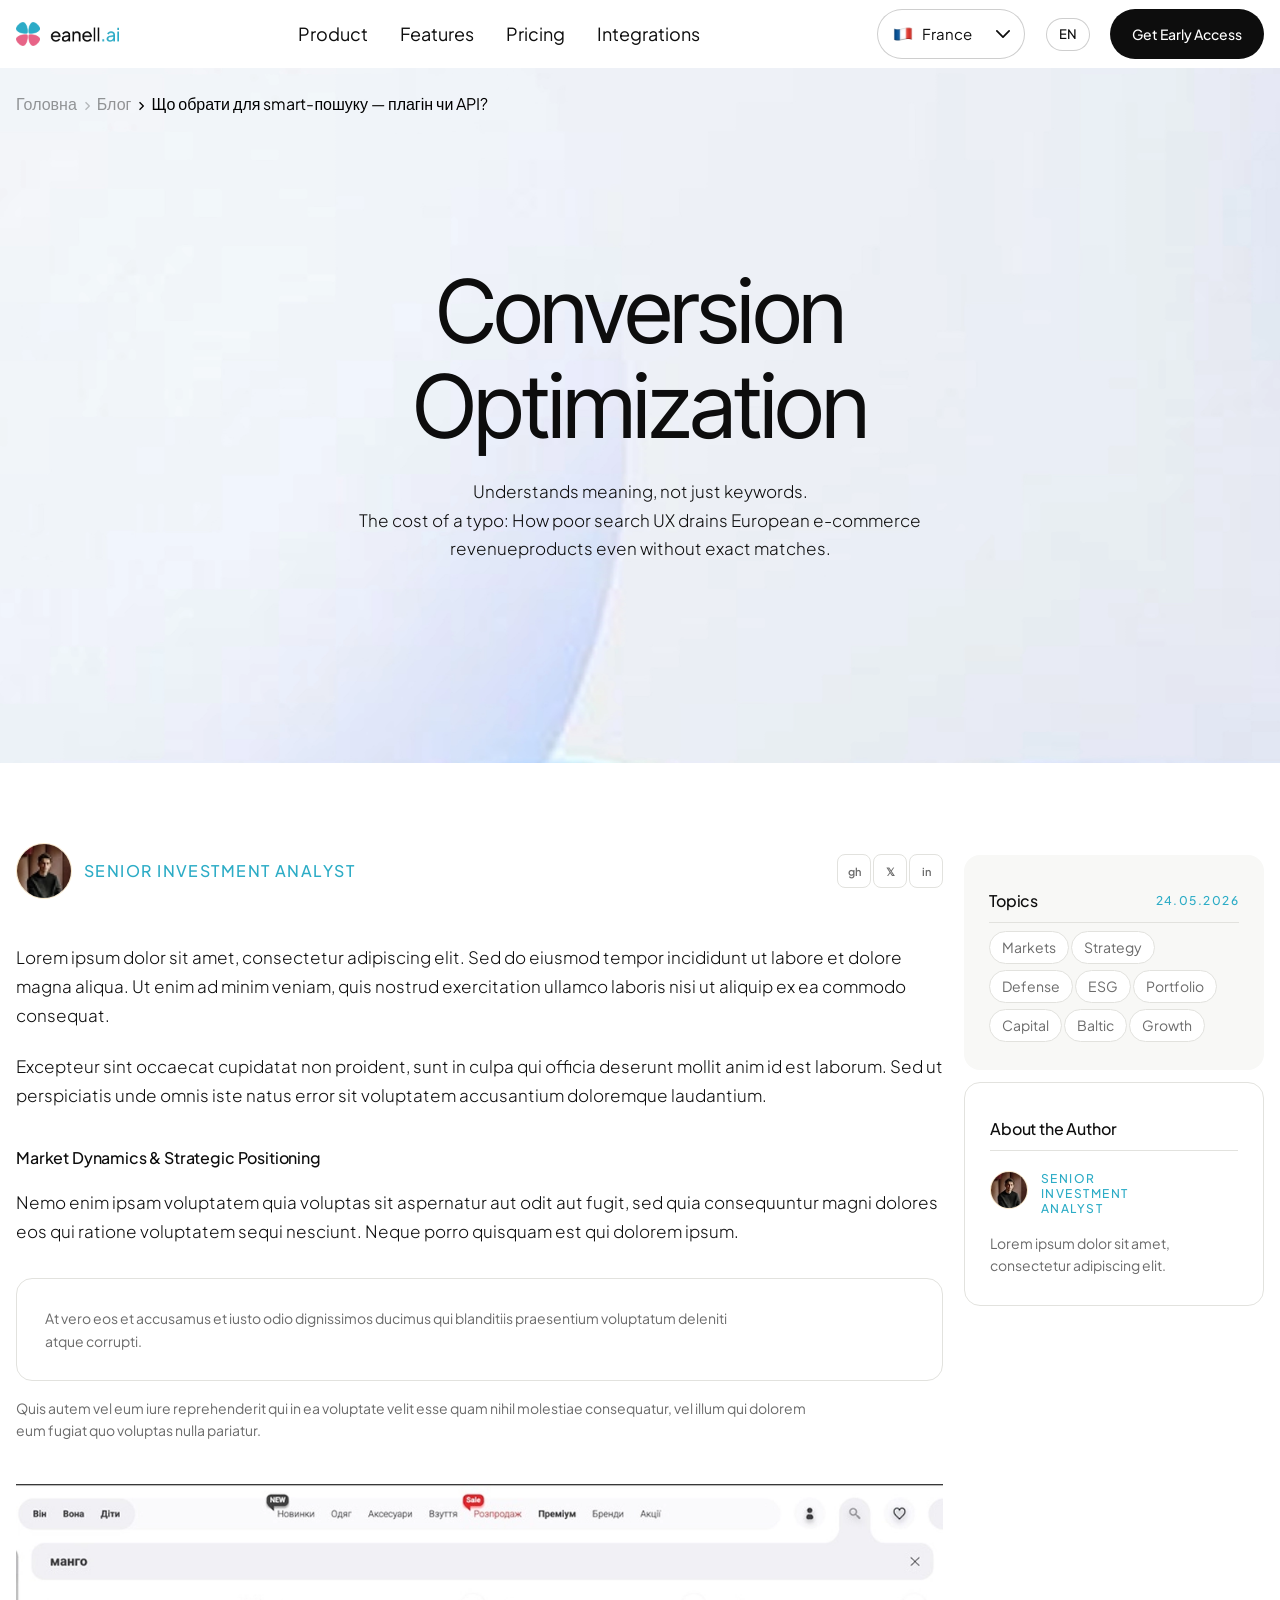
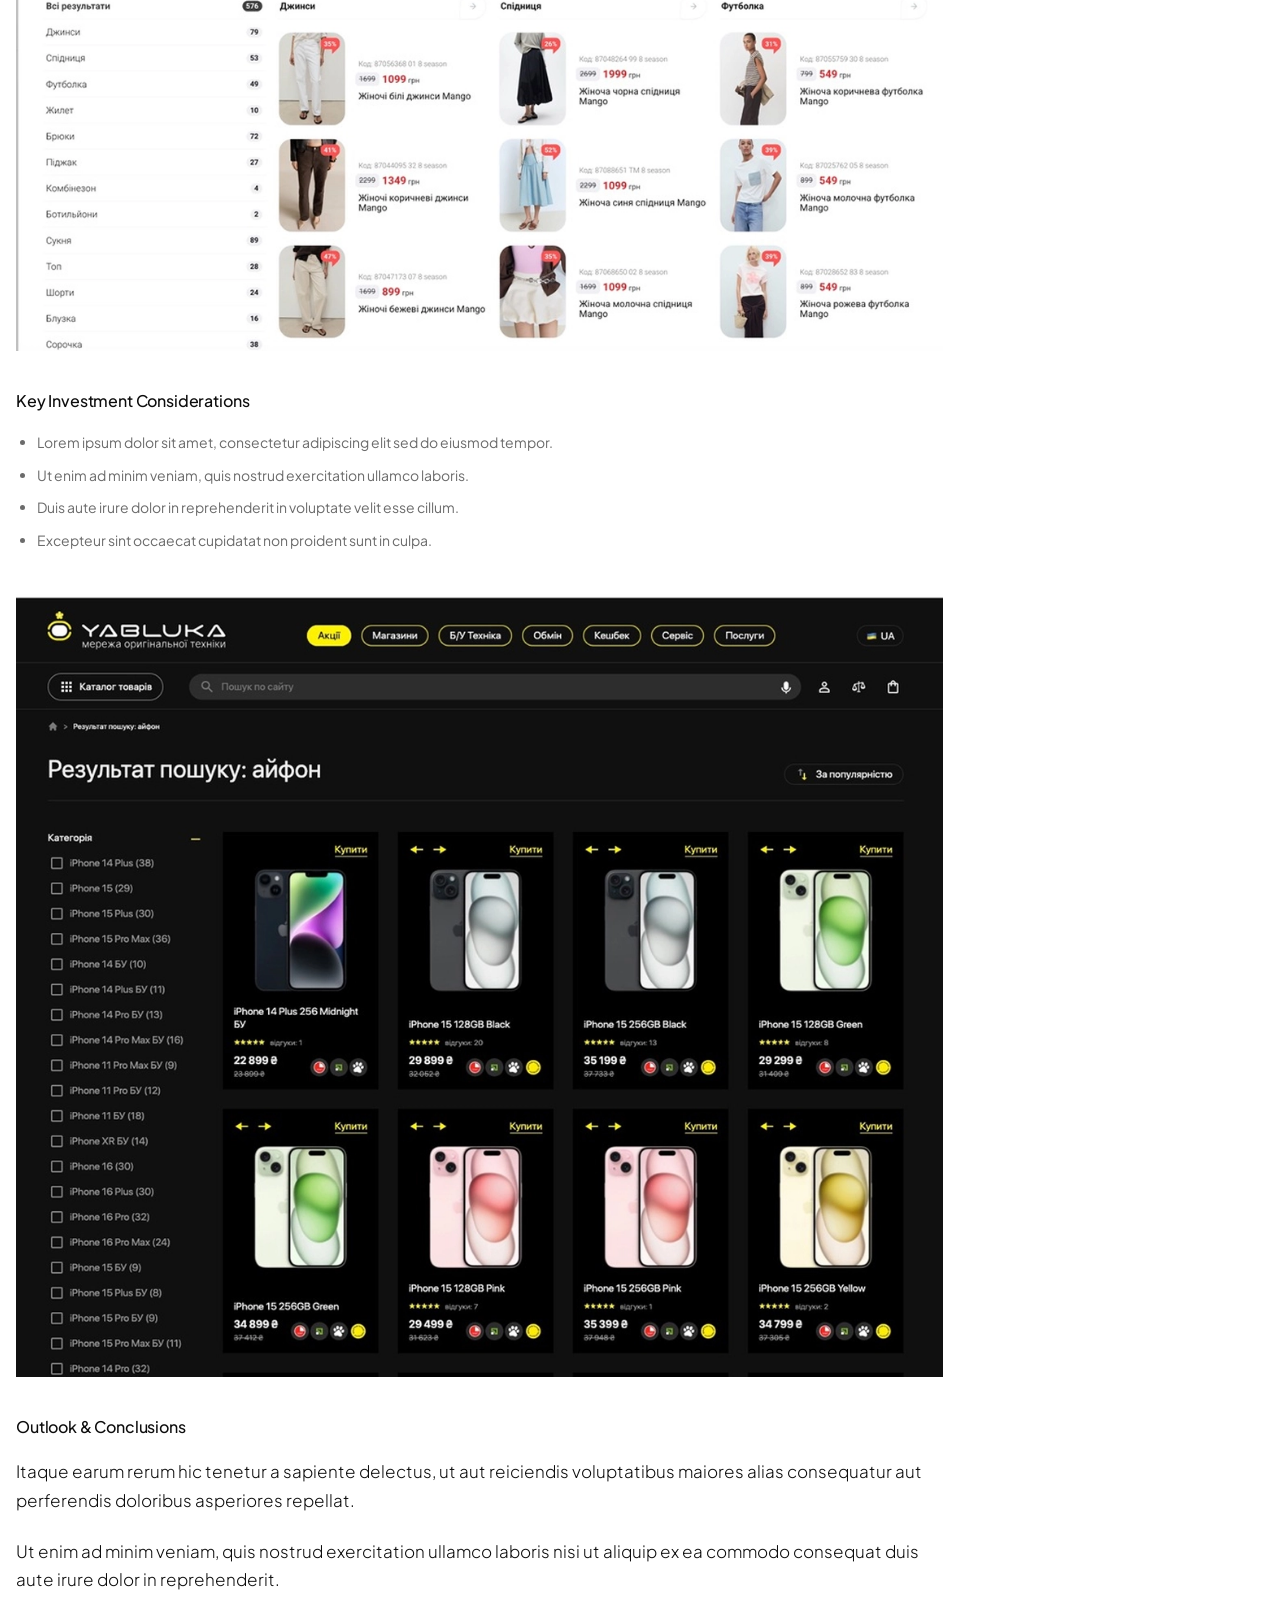
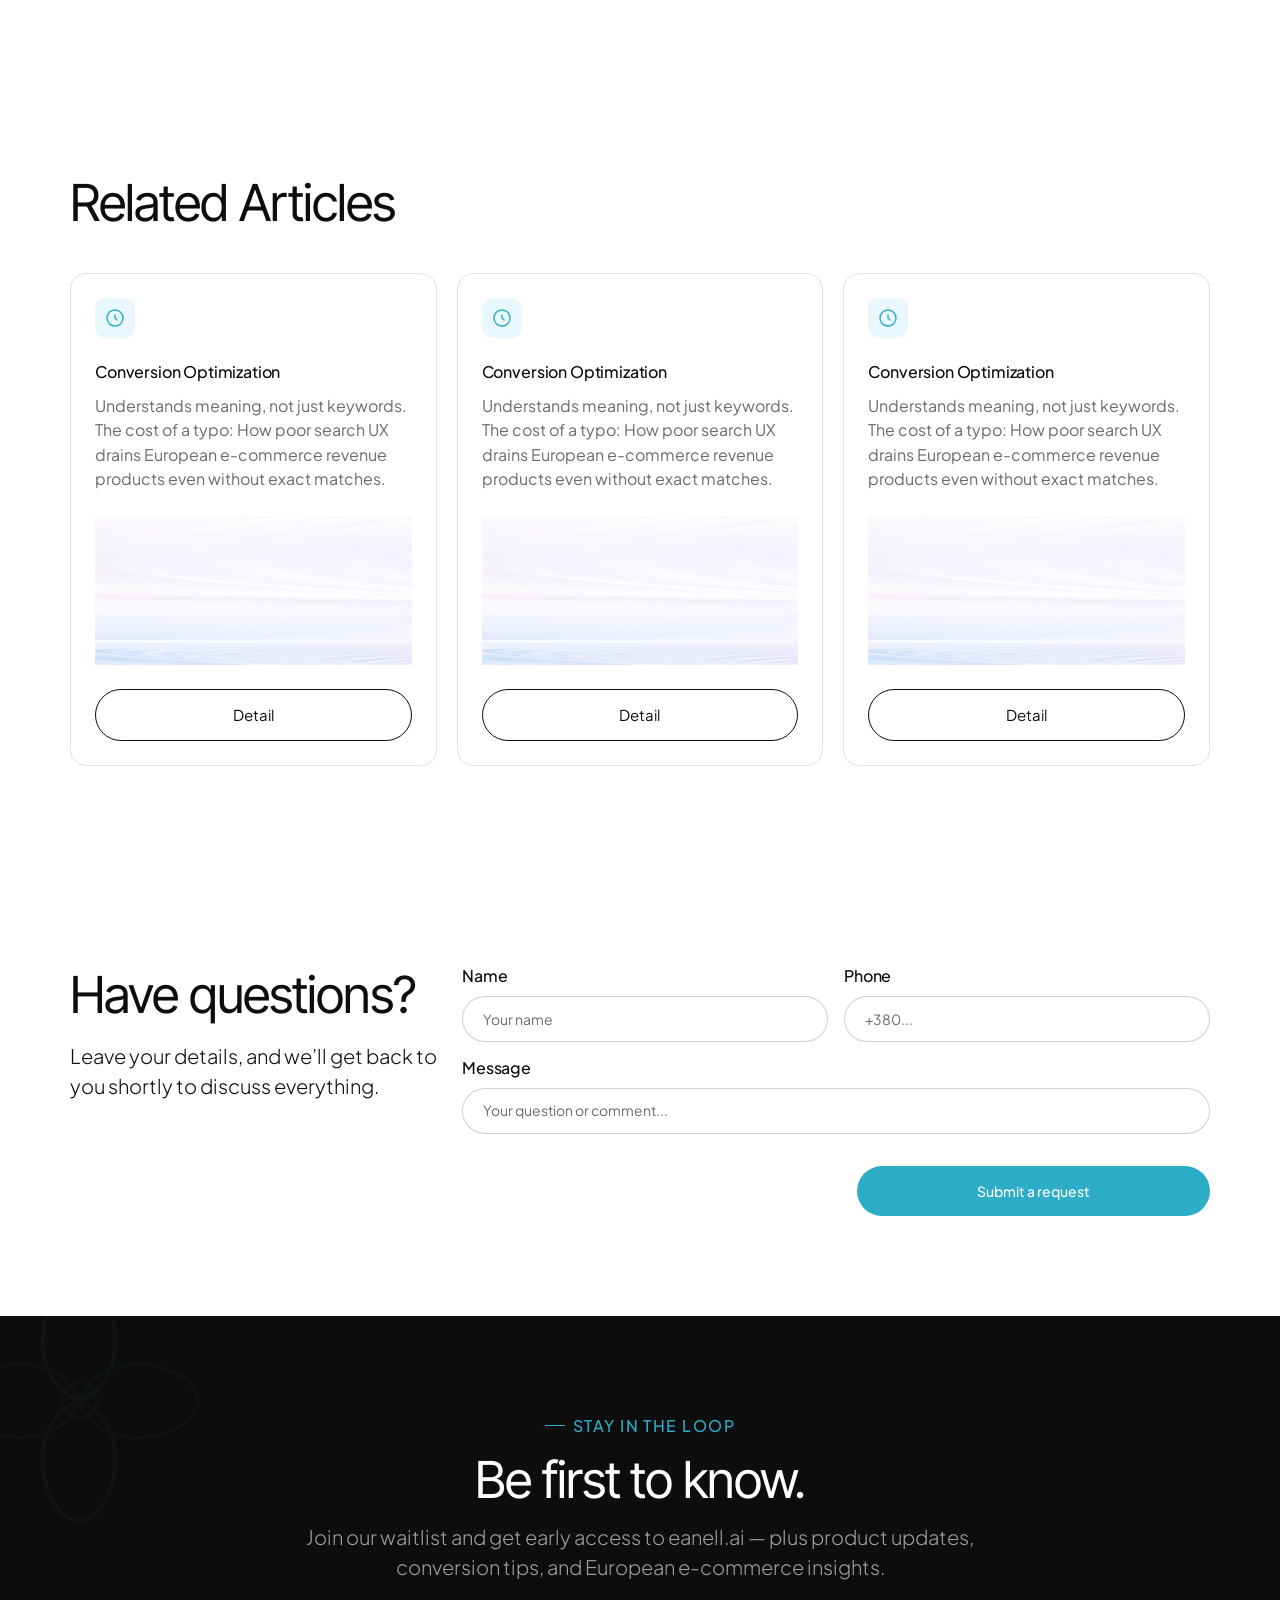
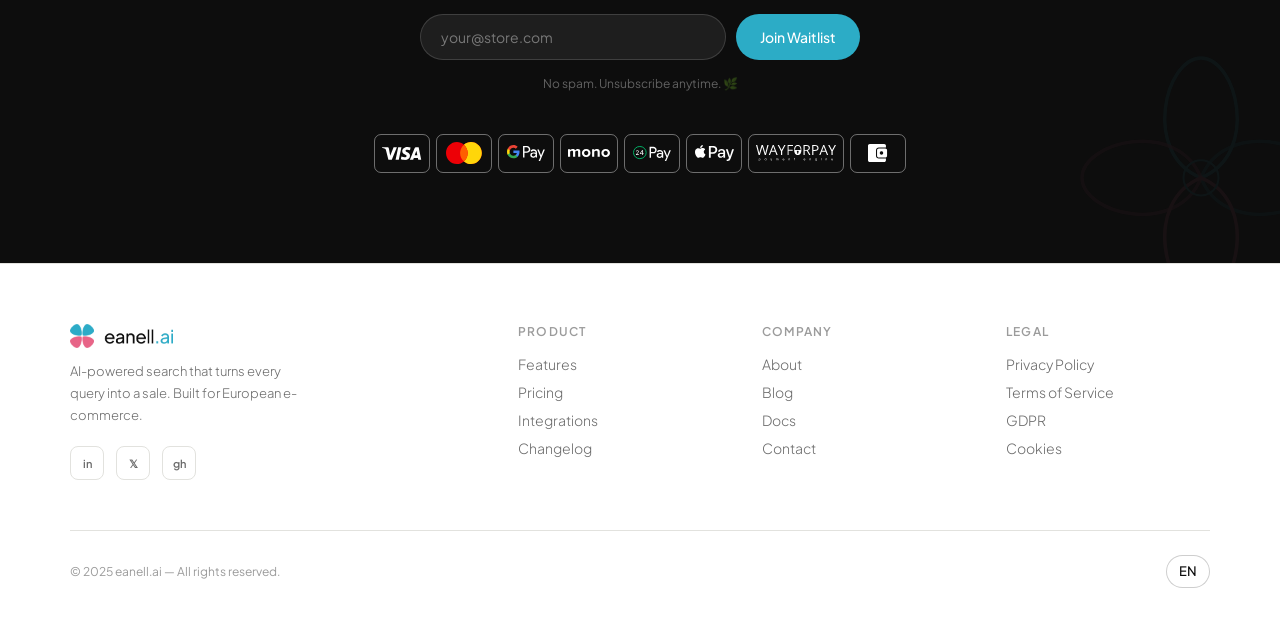
==== commit 89ee65ab: "full page fix v1" ====
--- a/article.html
+++ b/article.html
@@ -7,23 +7,23 @@
 		<link rel="preconnect" href="https://fonts.gstatic.com" crossorigin="">
 		<link rel="shortcut icon" href="./assets/img/favicon.ico">
 		<title>Conversion Optimization</title>
-		<link rel="modulepreload" crossorigin="" href="./js/rolldown-runtime.min.js?v=1782987055271">
-		<link rel="modulepreload" crossorigin="" href="./js/inputmask.min.js?v=1782987055271">
-		<link rel="modulepreload" crossorigin="" href="./js/app.min.js?v=1782987055271">
-		<link rel="modulepreload" crossorigin="" href="./js/main.min.js?v=1782987055271">
-		<link rel="modulepreload" crossorigin="" href="./js/dynamic.min.js?v=1782987055271">
-		<link rel="modulepreload" crossorigin="" href="./js/menu.min.js?v=1782987055271">
-		<link rel="stylesheet" crossorigin="" href="./css/style.min.css?v=1782987055271">
+		<link rel="modulepreload" crossorigin="" href="./js/rolldown-runtime.min.js?v=1782989818318">
+		<link rel="modulepreload" crossorigin="" href="./js/inputmask.min.js?v=1782989818318">
+		<link rel="modulepreload" crossorigin="" href="./js/app.min.js?v=1782989818318">
+		<link rel="modulepreload" crossorigin="" href="./js/main.min.js?v=1782989818318">
+		<link rel="modulepreload" crossorigin="" href="./js/dynamic.min.js?v=1782989818318">
+		<link rel="modulepreload" crossorigin="" href="./js/menu.min.js?v=1782989818318">
+		<link rel="stylesheet" crossorigin="" href="./css/style.min.css?v=1782989818318">
 		<link href="https://fonts.googleapis.com/css2?family=Inter+Tight:ital@0;1&family=Plus+Jakarta+Sans:ital,wght@0,200..800;1,200..800&display=swap" rel="stylesheet">
-		<link rel="stylesheet" crossorigin="" href="./css/main.min.css?v=1782987055271">
-		<link rel="stylesheet" crossorigin="" href="./css/menu.min.css?v=1782987055271">
-		<link rel="stylesheet" crossorigin="" href="./css/letstalk.min.css?v=1782987055271">
-		<link rel="stylesheet" crossorigin="" href="./css/news.min.css?v=1782987055271">
-		<link rel="stylesheet" crossorigin="" href="./css/promo.min.css?v=1782987055271">
-		<link rel="stylesheet" crossorigin="" href="./css/questions.min.css?v=1782987055271">
-		<link rel="stylesheet" crossorigin="" href="./css/textsection.min.css?v=1782987055271">
-		<link rel="stylesheet" crossorigin="" href="./css/footer.min.css?v=1782987055271">
-		<link rel="stylesheet" crossorigin="" href="./css/header.min.css?v=1782987055271">
+		<link rel="stylesheet" crossorigin="" href="./css/main.min.css?v=1782989818318">
+		<link rel="stylesheet" crossorigin="" href="./css/menu.min.css?v=1782989818318">
+		<link rel="stylesheet" crossorigin="" href="./css/letstalk.min.css?v=1782989818318">
+		<link rel="stylesheet" crossorigin="" href="./css/news.min.css?v=1782989818318">
+		<link rel="stylesheet" crossorigin="" href="./css/promo.min.css?v=1782989818318">
+		<link rel="stylesheet" crossorigin="" href="./css/questions.min.css?v=1782989818318">
+		<link rel="stylesheet" crossorigin="" href="./css/textsection.min.css?v=1782989818318">
+		<link rel="stylesheet" crossorigin="" href="./css/footer.min.css?v=1782989818318">
+		<link rel="stylesheet" crossorigin="" href="./css/header.min.css?v=1782989818318">
 	</head>
 	<body>
 		<div class="wrapper" data-top-position="">
@@ -499,6 +499,6 @@
 				</div>
 			</footer>
 		</div>
-		<script type="module" crossorigin="" src="./js/article.min.js?v=1782987055271"></script>
+		<script type="module" crossorigin="" src="./js/article.min.js?v=1782989818318"></script>
 	</body>
 </html>
--- a/css/textsection.min.css
+++ b/css/textsection.min.css
@@ -1 +1 @@
-.textsection{padding-block:80px}.textsection__container{max-width:1814px}.textsection--no-aside .textsection__container{max-width:1172px}.textsection__wrapper{width:100%;display:grid;align-items:start;grid-template-columns:300px 1fr 300px;gap:21px}.textsection__wrapper>:not(.textsection__aside){grid-column:2/3}.textsection__body{font-weight:300;font-size:17px;line-height:170%}.textsection__body>:not(:last-child){margin-bottom:22px}.textsection__body b,.textsection__body strong{font-weight:700}.textsection__body>a{max-width:fit-content;display:block}.textsection__body i{font-style:italic;font-weight:400}.textsection__body h1,.textsection__body h2,.textsection__body h3,.textsection__body h4,.textsection__body h5,.textsection__body h6{font-weight:500;line-height:125%}.textsection__body h1:not([class*=__title]):not(:first-child),.textsection__body h2:not([class*=__title]):not(:first-child),.textsection__body h3:not([class*=__title]):not(:first-child),.textsection__body h4:not([class*=__title]):not(:first-child),.textsection__body h5:not([class*=__title]):not(:first-child),.textsection__body h6:not([class*=__title]):not(:first-child){margin-top:39px}.textsection__body h1:not([class*=__title]):not(:last-child),.textsection__body h2:not([class*=__title]):not(:last-child),.textsection__body h3:not([class*=__title]):not(:last-child),.textsection__body h4:not([class*=__title]):not(:last-child),.textsection__body h5:not([class*=__title]):not(:last-child),.textsection__body h6:not([class*=__title]):not(:last-child){margin-bottom:20px}.textsection__body h1{font-weight:400;line-height:108%}.textsection__body h2{font-weight:400}.textsection__body h5{font-size:18px}.textsection__body h6{font-size:16px;letter-spacing:-.01em}.textsection__body .block-border{border:1px solid var(--color-grey-88);border-radius:16px;padding:28px;background-color:var(--color-white-solid);font-weight:400;font-size:16px;line-height:140%;color:var(--color-grey-42)}.textsection__body .block-border:not(:first-child){margin-top:32px}.textsection__body .block-border:not(:last-child){margin-bottom:16px}.textsection__body .small-text,.textsection__body .small-text-mob-sm{font-weight:400;font-size:14px;line-height:160%;color:var(--color-grey-42)}.textsection__body .middle-text,.textsection__body .middle-text-mob-sm{font-weight:400;font-size:16px;line-height:140%;color:var(--color-grey-42)}.textsection__body .middle-font,.textsection__body .middle-font-pc{font-weight:600}.textsection__body .middle-font i{font-weight:inherit}.textsection__body figure:not([class]){display:flex;align-items:center;flex-direction:column;text-align:center;gap:16px}.textsection__body figure:not([class]):not(:first-child){margin-top:42px}.textsection__body figure:not([class]):not(:last-child){margin-bottom:40px}.textsection__body figure figcaption{font-weight:400;font-size:16px;line-height:140%;color:var(--color-grey-42)}.textsection__body a:not([class]){text-decoration:underline;color:var(--color-cyan-47);word-break:break-word}.textsection__body a:not([class]):active{color:var(--color-cyan-39);text-decoration:none}.textsection__body ul{display:flex;flex-direction:column;gap:10px}.textsection__body ul li{list-style:disc}.textsection__body ol li{list-style:decimal}.textsection__body ol.list-check,.textsection__body ul.list-check{gap:8px}.textsection__body ol.list-check li,.textsection__body ul.list-check li{list-style:none;position:relative;padding-left:20px}.textsection__body ol.list-check li:before,.textsection__body ul.list-check li:before{content:"";position:absolute;top:6px;left:0;width:18px;height:18px;background-image:url(../assets/img/check.webp);background-repeat:no-repeat;background-position:50%;background-size:18px}.textsection__body ol.no-marker,.textsection__body ul.no-marker{gap:8px}.textsection__body ol.no-marker li,.textsection__body ul.no-marker li{list-style:none}.textsection__body table{width:100%;border-collapse:collapse;table-layout:fixed;word-break:break-word;border:1px solid rgba(44,172,198,.2)}.textsection__body table:not(:first-child){margin-top:42px}.textsection__body table:not(:last-child){margin-bottom:42px}.textsection__body table th{background:linear-gradient(154deg,#e8f8fc,#f8f8f6);border:1px solid rgba(44,172,198,.2);padding:25px 20px;text-align:left;font-weight:500;font-size:16px;letter-spacing:-.01em;line-height:125%;color:var(--color-grey-5)}.textsection__body table td{border:1px solid rgba(44,172,198,.2);font-weight:400;font-size:14px;line-height:160%;color:var(--color-grey-42);padding:21px 14px}.textsection__body .table-value{font-weight:400;line-height:93%}.textsection__author{display:flex;justify-content:space-between;flex-wrap:wrap;gap:16px}.textsection__author:not(:last-child){margin-bottom:44px}.textsection__author-body{display:flex;align-items:center;gap:12px}.textsection__author-img{align-self:start;flex-shrink:0;border:1px solid rgba(229,171,69,.3);border-radius:50%;width:56px;height:56px;justify-content:center;gap:8px;overflow:hidden}.textsection__author-img img{width:100%;height:100%;object-fit:cover}.textsection__author-name{font-weight:500;font-size:16px;letter-spacing:.09em;text-transform:uppercase;color:var(--color-cyan-47);word-break:break-word}.textsection__socials{gap:2px}.block-quote{border:1px solid var(--color-grey-88);background-color:var(--color-grey-97);border-radius:16px;padding:28px;flex-direction:column}.block-quote,.block-quote__head{display:flex;gap:16px}.block-quote__img{max-width:423px}.block-quote__img img{max-width:100%;max-height:100%;object-fit:contain}.block-quote__img.block-quote__img--circle{border-radius:50%;overflow:hidden;width:80px;height:100%;aspect-ratio:1/1;display:flex;align-items:center;justify-content:center}.block-quote__img.block-quote__img--circle img{width:100%;height:100%;object-fit:cover}.block-quote__info{display:flex;flex-direction:column;gap:8px}.block-quote__info-title{font-weight:500;font-size:16px;letter-spacing:-.01em;line-height:125%}.block-quote__info-text{word-break:break-word;font-weight:400;font-size:14px;line-height:160%;color:var(--color-cyan-47)}.block-quote__content{font-weight:400;font-size:16px;line-height:140%;color:var(--color-grey-42)}.block-quote__content>:not(:last-child){margin-bottom:16px}.block-quote__content b,.block-quote__content strong{font-weight:700}.block-quote__content>a{max-width:fit-content;display:block}.block-quote__content i{font-style:italic;font-weight:400}.block-quote__content h1,.block-quote__content h2,.block-quote__content h3,.block-quote__content h4,.block-quote__content h5,.block-quote__content h6{font-weight:500;color:var(--color-grey-5)}.block-quote__content h1:not(:first-child),.block-quote__content h2:not(:first-child),.block-quote__content h3:not(:first-child),.block-quote__content h4:not(:first-child),.block-quote__content h5:not(:first-child),.block-quote__content h6:not(:first-child){margin-top:32px}.block-quote__content h1:not(:last-child),.block-quote__content h2:not(:last-child),.block-quote__content h3:not(:last-child),.block-quote__content h4:not(:last-child),.block-quote__content h5:not(:last-child),.block-quote__content h6:not(:last-child){margin-bottom:24px}.block-quote__content h1{font-weight:400;line-height:108%}.block-quote__content h2{font-weight:400}.block-quote__content h5{font-size:18px}.block-quote__content h6{font-size:16px;letter-spacing:-.01em}.block-quote__content .small-text,.block-quote__content .small-text-mob-sm{font-weight:400;font-size:14px;line-height:160%}.block-quote__content .small-text-mob-sm{color:var(--color-grey-42)}.block-quote__content .middle-text{font-weight:400;font-size:16px;line-height:140%}.block-quote__content .middle-font,.block-quote__content .middle-font-pc{font-weight:600}.block-quote__content .middle-font i{font-weight:inherit}.block-quote__content figure:not([class]){display:flex;align-items:center;flex-direction:column;text-align:center;gap:16px}.block-quote__content figure:not([class]):not(:first-child){margin-top:32px}.block-quote__content figure:not([class]):not(:last-child){margin-bottom:32px}.block-quote__content figure figcaption{font-weight:400;font-size:16px;line-height:140%;color:var(--color-grey-42)}.block-quote__content a:not([class]){text-decoration:underline;color:var(--color-cyan-47);word-break:break-word}.block-quote__content a:not([class]):active{color:var(--color-cyan-39);text-decoration:none}.block-quote__content ul{display:flex;flex-direction:column;gap:10px}.block-quote__content ul li{list-style:disc}.block-quote__content ol li{list-style:decimal}.block-quote__content ol.list-check,.block-quote__content ul.list-check{gap:8px}.block-quote__content ol.list-check li,.block-quote__content ul.list-check li{list-style:none;position:relative;padding-left:20px}.block-quote__content ol.list-check li:before,.block-quote__content ul.list-check li:before{content:"";position:absolute;top:6px;left:0;width:18px;height:18px;background-image:url(../assets/img/check.webp);background-repeat:no-repeat;background-position:50%;background-size:18px}.block-quote__content ol.no-marker,.block-quote__content ul.no-marker{gap:8px}.block-quote__content ol.no-marker li,.block-quote__content ul.no-marker li{list-style:none}.author-block{border-top:1px solid var(--color-grey-88);padding-top:32px;display:flex;align-items:start;justify-content:space-between;flex-wrap:wrap;gap:12px}.author-block:not(:first-child){margin-top:42px}.author-block:not(:last-child){margin-bottom:42px}.author-block__body{max-width:440px;display:flex;align-items:center;gap:16px}.author-block--2 .author-block__body{max-width:460px}.author-block__img{flex-shrink:0;border:1px solid rgba(229,171,69,.3);border-radius:50%;width:80px;height:100%;aspect-ratio:1/1;overflow:hidden}.author-block__img img{width:100%;height:100%;object-fit:cover}.author-block__info{display:flex;flex-direction:column}.author-block__info>:not(:last-child){margin-bottom:8px}.author-block__title{font-weight:500;font-size:12px;letter-spacing:.12em;line-height:130%;text-transform:uppercase;color:var(--color-cyan-47)}.author-block__title:not(:last-child){margin-bottom:16px}.author-block--2 .author-block__title{font-size:16px}.author-block__name{font-weight:500;font-size:16px;letter-spacing:-.01em;line-height:125%}.author-block__text{font-weight:400;font-size:14px;line-height:160%;color:var(--color-grey-42)}.author-block--2 .author-block__text{font-size:16px}.author-block__contacts{display:flex;align-items:center;flex-wrap:wrap;gap:24px}.author-block__label{font-weight:600;font-size:14px;line-height:160%;text-transform:uppercase;color:var(--color-grey-42)}.author-block__socials{gap:2px}.aside-article{display:flex;flex-direction:column;gap:12px}.aside-article__topics{border-radius:16px;padding:28px 25px;background-color:var(--color-grey-97)}.aside-article__head{padding-block:8px 11px;border-bottom:1px solid var(--color-grey-88);margin-bottom:8px;display:flex;align-items:center;justify-content:space-between;flex-wrap:wrap;gap:8px}.aside-article__title{font-weight:500;font-size:16px;letter-spacing:-.01em;line-height:125%}.aside-article__date{font-weight:500;font-size:12px;letter-spacing:.12em;text-transform:uppercase;color:var(--color-cyan-47)}.aside-article__tags{display:flex;align-items:center;flex-wrap:wrap;gap:6px 2px}.aside-article__tag{max-width:fit-content;border:1px solid var(--color-grey-88);border-radius:20px;padding:4px 12px;min-height:33px;background-color:var(--color-white-solid);font-weight:400;font-size:14px;line-height:160%;color:var(--color-grey-42);display:flex;align-items:center;justify-content:center;gap:5px;transition:background .15s,color .15s,border .15s}.aside-article__tag:active{border-color:var(--color-cyan-47);color:var(--color-cyan-47)}.aside-article__block{border-radius:16px;padding:28px 25px;border:1px solid var(--color-grey-88);background-color:var(--color-white-solid)}.aside-article__author{display:flex;flex-direction:column;gap:8px}.aside-article__author-top{display:flex;align-items:start;gap:13px;padding-block:12px 8px}.aside-article__author-img{flex-shrink:0;border:1px solid rgba(229,171,69,.3);border-radius:50%;width:38px;height:38px;display:flex;overflow:hidden}.aside-article__author-img img{width:100%;height:100%;object-fit:cover}.aside-article__author-name{font-weight:500;font-size:12px;line-height:125%;letter-spacing:.12em;text-transform:uppercase;color:var(--color-cyan-47)}.aside-article__author-text{font-weight:400;font-size:14px;line-height:160%;color:var(--color-grey-42)}@media (width < 81.25em){.textsection__wrapper{grid-template-columns:1fr 300px}.textsection__wrapper>:not(.textsection__aside){grid-column:1/2}}@media (width < 62em){.block-quote__head{flex-wrap:wrap}}@media (width < 48em){.textsection{padding-block:50px}.textsection__wrapper{grid-template-columns:1fr;gap:50px}.textsection__wrapper>:not(.textsection__aside){grid-column:auto}}@media (width < 40.625em){.textsection__body table td,.textsection__body table th{padding:12px}}@media (width < 30em){.textsection__body h1:not([class*=__title]):not(:first-child),.textsection__body h2:not([class*=__title]):not(:first-child),.textsection__body h3:not([class*=__title]):not(:first-child),.textsection__body h4:not([class*=__title]):not(:first-child),.textsection__body h5:not([class*=__title]):not(:first-child),.textsection__body h6:not([class*=__title]):not(:first-child){margin-top:24px}.textsection__body h1:not([class*=__title]):not(:last-child),.textsection__body h2:not([class*=__title]):not(:last-child),.textsection__body h3:not([class*=__title]):not(:last-child),.textsection__body h4:not([class*=__title]):not(:last-child),.textsection__body h5:not([class*=__title]):not(:last-child),.textsection__body h6:not([class*=__title]):not(:last-child){margin-bottom:16px}.textsection__body h1,.textsection__body h2{font-size:32px}.textsection__body h3{font-size:24px}.textsection__body h4{font-size:20px}.textsection__body .block-border{padding:16px}.textsection__body .small-text-mob-sm{font-size:12px;line-height:117%}.textsection__body .middle-text-mob-sm{font-size:14px;line-height:160%}.textsection__body .mob-small-text{font-size:14px;line-height:160%;color:var(--color-grey-42)}.textsection__body .middle-font-pc{font-weight:400}.textsection__body figure:not([class]):not(:first-child){margin-top:24px}.textsection__body figure:not([class]):not(:last-child){margin-bottom:24px}.textsection__body figure figcaption{font-size:12px;line-height:117%}.textsection__body table th{font-size:10px;letter-spacing:-.02em;line-height:130%}.textsection__body table td{font-size:10px;line-height:140%}.textsection__body .table-value{font-size:14px;line-height:100%}.textsection__author{flex-direction:column}.textsection__author:not(:last-child){margin-bottom:24px}.textsection__author-body{gap:10px}.textsection__author-img{width:38px;height:38px}.textsection__author-name{font-size:14px;letter-spacing:.1em}.textsection__socials{gap:5px}.block-quote{padding:12px}.block-quote__img.block-quote__img--circle{width:38px}.block-quote__img{max-width:100%;width:100%}.block-quote__img img{width:100%}.block-quote__content{font-size:14px;line-height:160%}.block-quote__content>:not(:last-child){margin-bottom:12px}.block-quote__content h1:not(:first-child),.block-quote__content h2:not(:first-child),.block-quote__content h3:not(:first-child),.block-quote__content h4:not(:first-child),.block-quote__content h5:not(:first-child),.block-quote__content h6:not(:first-child){margin-top:16px}.block-quote__content h1:not(:last-child),.block-quote__content h2:not(:last-child),.block-quote__content h3:not(:last-child),.block-quote__content h4:not(:last-child),.block-quote__content h5:not(:last-child),.block-quote__content h6:not(:last-child){margin-bottom:12px}.block-quote__content h1,.block-quote__content h2{font-size:32px}.block-quote__content h3{font-size:24px}.block-quote__content h4{font-size:20px}.block-quote__content .small-text-mob-sm{font-size:12px;line-height:117%}.block-quote__content .mob-small-text{font-size:14px;line-height:160%}.block-quote__content .middle-font-pc{font-weight:400}.block-quote__content figure:not([class]):not(:first-child){margin-top:24px}.block-quote__content figure:not([class]):not(:last-child){margin-bottom:24px}.block-quote__content figure figcaption{font-size:12px;line-height:117%}.author-block{padding-top:16px}.author-block:not(:first-child){margin-top:24px}.author-block:not(:last-child){margin-bottom:24px}.author-block__img{width:58px}.author-block__title{font-size:10px;letter-spacing:.14em}.author-block__title:not(:last-child){margin-bottom:12px}.author-block--2 .author-block__title{font-size:10px}.author-block__text{font-size:12px;line-height:133%}.author-block--2 .author-block__text,.author-block__label{font-size:12px}.author-block__socials{gap:5px}}@media (width >= 30em) and (width < 73.25em){.textsection__body h1{font-size:clamp(32px,-6.8439306358px + 8.0924855491vw,88px)}.textsection__body h2{font-size:clamp(32px,18.8208092486px + 2.7456647399vw,51px)}.textsection__body h3{font-size:clamp(24px,15.676300578px + 1.7341040462vw,36px)}.textsection__body h4{font-size:clamp(20px,17.225433526px + .5780346821vw,24px)}.textsection__body .table-value{font-size:clamp(14px,7.063583815px + 1.4450867052vw,24px)}.block-quote__content h1{font-size:clamp(32px,-6.8439306358px + 8.0924855491vw,88px)}.block-quote__content h2{font-size:clamp(32px,18.8208092486px + 2.7456647399vw,51px)}.block-quote__content h3{font-size:clamp(24px,15.676300578px + 1.7341040462vw,36px)}.block-quote__content h4{font-size:clamp(20px,17.225433526px + .5780346821vw,24px)}}@media (width >= 48em){.textsection__aside{position:sticky;top:calc(var(--header-height) + 6px);margin-top:12px}}@media (width >= 73.25em){.textsection__body h1{font-size:88px}.textsection__body h2{font-size:51px}.textsection__body h3{font-size:36px}.textsection__body .table-value,.textsection__body h4{font-size:24px}.block-quote__content h1{font-size:88px}.block-quote__content h2{font-size:51px}.block-quote__content h3{font-size:36px}.block-quote__content h4{font-size:24px}}@media (any-hover:hover){.block-quote__content a:not([class]):hover,.textsection__body a:not([class]):hover{color:var(--color-cyan-39);text-decoration:none}.aside-article__tag:hover{border-color:var(--color-cyan-47);color:var(--color-cyan-47)}}+.textsection{padding-block:80px}.textsection__container{max-width:1814px}.textsection--no-aside .textsection__container{max-width:1172px}.textsection__wrapper{width:100%;display:grid;align-items:start;grid-template-columns:300px 1fr 300px;gap:21px}.textsection__wrapper>:not(.textsection__aside){grid-column:2/3}.textsection__body{font-weight:300;font-size:17px;line-height:170%}.textsection__body>:not(:last-child){margin-bottom:22px}.textsection__body b,.textsection__body strong{font-weight:700}.textsection__body>a{max-width:fit-content;display:block}.textsection__body i{font-style:italic;font-weight:400}.textsection__body h1,.textsection__body h2,.textsection__body h3,.textsection__body h4,.textsection__body h5,.textsection__body h6{font-weight:500;line-height:125%}.textsection__body h1:not([class*=__title]):not(:first-child),.textsection__body h2:not([class*=__title]):not(:first-child),.textsection__body h3:not([class*=__title]):not(:first-child),.textsection__body h4:not([class*=__title]):not(:first-child),.textsection__body h5:not([class*=__title]):not(:first-child),.textsection__body h6:not([class*=__title]):not(:first-child){margin-top:39px}.textsection__body h1:not([class*=__title]):not(:last-child),.textsection__body h2:not([class*=__title]):not(:last-child),.textsection__body h3:not([class*=__title]):not(:last-child),.textsection__body h4:not([class*=__title]):not(:last-child),.textsection__body h5:not([class*=__title]):not(:last-child),.textsection__body h6:not([class*=__title]):not(:last-child){margin-bottom:20px}.textsection__body h1{font-weight:400;line-height:108%}.textsection__body h2{font-weight:400}.textsection__body h5{font-size:18px}.textsection__body h6{font-size:16px;letter-spacing:-.01em}.textsection__body .block-border{border:1px solid var(--color-grey-88);border-radius:16px;padding:28px;background-color:var(--color-white-solid);font-weight:400;font-size:16px;line-height:140%;color:var(--color-grey-42)}.textsection__body .block-border:not(:first-child){margin-top:32px}.textsection__body .block-border:not(:last-child){margin-bottom:16px}.textsection__body .small-text,.textsection__body .small-text-mob-sm{font-weight:400;font-size:14px;line-height:160%;color:var(--color-grey-42)}.textsection__body .middle-text,.textsection__body .middle-text-mob-sm{font-weight:400;font-size:16px;line-height:140%;color:var(--color-grey-42)}.textsection__body .middle-font,.textsection__body .middle-font-pc{font-weight:600}.textsection__body .middle-font i{font-weight:inherit}.textsection__body figure:not([class]){display:flex;align-items:center;flex-direction:column;text-align:center;gap:16px}.textsection__body figure:not([class]):not(:first-child){margin-top:42px}.textsection__body figure:not([class]):not(:last-child){margin-bottom:40px}.textsection__body figure figcaption{font-weight:400;font-size:16px;line-height:140%;color:var(--color-grey-42)}.textsection__body a:not([class]){text-decoration:underline;color:var(--color-cyan-47);word-break:break-word}.textsection__body a:not([class]):active{color:var(--color-cyan-39);text-decoration:none}.textsection__body ol,.textsection__body ul{padding-left:21px}.textsection__body ul{display:flex;flex-direction:column;gap:10px}.textsection__body ul li{list-style:disc}.textsection__body ol li{list-style:decimal}.textsection__body ol.list-check,.textsection__body ul.list-check{gap:8px}.textsection__body ol.list-check li,.textsection__body ul.list-check li{list-style:none;position:relative;padding-left:20px}.textsection__body ol.list-check li:before,.textsection__body ul.list-check li:before{content:"";position:absolute;top:6px;left:0;width:18px;height:18px;background-image:url(../assets/img/check.webp);background-repeat:no-repeat;background-position:50%;background-size:18px}.textsection__body ol.no-marker,.textsection__body ul.no-marker{gap:8px}.textsection__body ol.no-marker li,.textsection__body ul.no-marker li{list-style:none}.textsection__body table{width:100%;border-collapse:collapse;table-layout:fixed;word-break:break-word;border:1px solid rgba(44,172,198,.2)}.textsection__body table:not(:first-child){margin-top:42px}.textsection__body table:not(:last-child){margin-bottom:42px}.textsection__body table th{background:linear-gradient(154deg,#e8f8fc,#f8f8f6);border:1px solid rgba(44,172,198,.2);padding:25px 20px;text-align:left;font-weight:500;font-size:16px;letter-spacing:-.01em;line-height:125%;color:var(--color-grey-5)}.textsection__body table td{border:1px solid rgba(44,172,198,.2);font-weight:400;font-size:14px;line-height:160%;color:var(--color-grey-42);padding:21px 14px}.textsection__body .table-value{font-weight:400;line-height:93%}.textsection__author{display:flex;justify-content:space-between;flex-wrap:wrap;gap:16px}.textsection__author:not(:last-child){margin-bottom:44px}.textsection__author-body{display:flex;align-items:center;gap:12px}.textsection__author-img{align-self:start;flex-shrink:0;border:1px solid rgba(229,171,69,.3);border-radius:50%;width:56px;height:56px;justify-content:center;gap:8px;overflow:hidden}.textsection__author-img img{width:100%;height:100%;object-fit:cover}.textsection__author-name{font-weight:500;font-size:16px;letter-spacing:.09em;text-transform:uppercase;color:var(--color-cyan-47);word-break:break-word}.textsection__socials{gap:2px}.block-quote{border:1px solid var(--color-grey-88);background-color:var(--color-grey-97);border-radius:16px;padding:28px;flex-direction:column}.block-quote,.block-quote__head{display:flex;gap:16px}.block-quote__img{max-width:423px}.block-quote__img img{max-width:100%;max-height:100%;object-fit:contain}.block-quote__img.block-quote__img--circle{border-radius:50%;overflow:hidden;width:80px;height:100%;aspect-ratio:1/1;display:flex;align-items:center;justify-content:center}.block-quote__img.block-quote__img--circle img{width:100%;height:100%;object-fit:cover}.block-quote__info{display:flex;flex-direction:column;gap:8px}.block-quote__info-title{font-weight:500;font-size:16px;letter-spacing:-.01em;line-height:125%}.block-quote__info-text{word-break:break-word;font-weight:400;font-size:14px;line-height:160%;color:var(--color-cyan-47)}.block-quote__content{font-weight:400;font-size:16px;line-height:140%;color:var(--color-grey-42)}.block-quote__content>:not(:last-child){margin-bottom:16px}.block-quote__content b,.block-quote__content strong{font-weight:700}.block-quote__content>a{max-width:fit-content;display:block}.block-quote__content i{font-style:italic;font-weight:400}.block-quote__content h1,.block-quote__content h2,.block-quote__content h3,.block-quote__content h4,.block-quote__content h5,.block-quote__content h6{font-weight:500;color:var(--color-grey-5)}.block-quote__content h1:not(:first-child),.block-quote__content h2:not(:first-child),.block-quote__content h3:not(:first-child),.block-quote__content h4:not(:first-child),.block-quote__content h5:not(:first-child),.block-quote__content h6:not(:first-child){margin-top:32px}.block-quote__content h1:not(:last-child),.block-quote__content h2:not(:last-child),.block-quote__content h3:not(:last-child),.block-quote__content h4:not(:last-child),.block-quote__content h5:not(:last-child),.block-quote__content h6:not(:last-child){margin-bottom:24px}.block-quote__content h1{font-weight:400;line-height:108%}.block-quote__content h2{font-weight:400}.block-quote__content h5{font-size:18px}.block-quote__content h6{font-size:16px;letter-spacing:-.01em}.block-quote__content .small-text,.block-quote__content .small-text-mob-sm{font-weight:400;font-size:14px;line-height:160%}.block-quote__content .small-text-mob-sm{color:var(--color-grey-42)}.block-quote__content .middle-text{font-weight:400;font-size:16px;line-height:140%}.block-quote__content .middle-font,.block-quote__content .middle-font-pc{font-weight:600}.block-quote__content .middle-font i{font-weight:inherit}.block-quote__content figure:not([class]){display:flex;align-items:center;flex-direction:column;text-align:center;gap:16px}.block-quote__content figure:not([class]):not(:first-child){margin-top:32px}.block-quote__content figure:not([class]):not(:last-child){margin-bottom:32px}.block-quote__content figure figcaption{font-weight:400;font-size:16px;line-height:140%;color:var(--color-grey-42)}.block-quote__content a:not([class]){text-decoration:underline;color:var(--color-cyan-47);word-break:break-word}.block-quote__content a:not([class]):active{color:var(--color-cyan-39);text-decoration:none}.block-quote__content ol,.block-quote__content ul{padding-left:21px}.block-quote__content ul{display:flex;flex-direction:column;gap:10px}.block-quote__content ul li{list-style:disc}.block-quote__content ol li{list-style:decimal}.block-quote__content ol.list-check,.block-quote__content ul.list-check{gap:8px}.block-quote__content ol.list-check li,.block-quote__content ul.list-check li{list-style:none;position:relative;padding-left:20px}.block-quote__content ol.list-check li:before,.block-quote__content ul.list-check li:before{content:"";position:absolute;top:6px;left:0;width:18px;height:18px;background-image:url(../assets/img/check.webp);background-repeat:no-repeat;background-position:50%;background-size:18px}.block-quote__content ol.no-marker,.block-quote__content ul.no-marker{gap:8px}.block-quote__content ol.no-marker li,.block-quote__content ul.no-marker li{list-style:none}.author-block{border-top:1px solid var(--color-grey-88);padding-top:32px;display:flex;align-items:start;justify-content:space-between;flex-wrap:wrap;gap:12px}.author-block:not(:first-child){margin-top:42px}.author-block:not(:last-child){margin-bottom:42px}.author-block__body{max-width:440px;display:flex;align-items:center;gap:16px}.author-block--2 .author-block__body{max-width:460px}.author-block__img{flex-shrink:0;border:1px solid rgba(229,171,69,.3);border-radius:50%;width:80px;height:100%;aspect-ratio:1/1;overflow:hidden}.author-block__img img{width:100%;height:100%;object-fit:cover}.author-block__info{display:flex;flex-direction:column}.author-block__info>:not(:last-child){margin-bottom:8px}.author-block__title{font-weight:500;font-size:12px;letter-spacing:.12em;line-height:130%;text-transform:uppercase;color:var(--color-cyan-47)}.author-block__title:not(:last-child){margin-bottom:16px}.author-block--2 .author-block__title{font-size:16px}.author-block__name{font-weight:500;font-size:16px;letter-spacing:-.01em;line-height:125%}.author-block__text{font-weight:400;font-size:14px;line-height:160%;color:var(--color-grey-42)}.author-block--2 .author-block__text{font-size:16px}.author-block__contacts{display:flex;align-items:center;flex-wrap:wrap;gap:24px}.author-block__label{font-weight:600;font-size:14px;line-height:160%;text-transform:uppercase;color:var(--color-grey-42)}.author-block__socials{gap:2px}.aside-article{display:flex;flex-direction:column;gap:12px}.aside-article__topics{border-radius:16px;padding:28px 25px;background-color:var(--color-grey-97)}.aside-article__head{padding-block:8px 11px;border-bottom:1px solid var(--color-grey-88);margin-bottom:8px;display:flex;align-items:center;justify-content:space-between;flex-wrap:wrap;gap:8px}.aside-article__title{font-weight:500;font-size:16px;letter-spacing:-.01em;line-height:125%}.aside-article__date{font-weight:500;font-size:12px;letter-spacing:.12em;text-transform:uppercase;color:var(--color-cyan-47)}.aside-article__tags{display:flex;align-items:center;flex-wrap:wrap;gap:6px 2px}.aside-article__tag{max-width:fit-content;border:1px solid var(--color-grey-88);border-radius:20px;padding:4px 12px;min-height:33px;background-color:var(--color-white-solid);font-weight:400;font-size:14px;line-height:160%;color:var(--color-grey-42);display:flex;align-items:center;justify-content:center;gap:5px;transition:background .15s,color .15s,border .15s}.aside-article__tag:active{border-color:var(--color-cyan-47);color:var(--color-cyan-47)}.aside-article__block{border-radius:16px;padding:28px 25px;border:1px solid var(--color-grey-88);background-color:var(--color-white-solid)}.aside-article__author{display:flex;flex-direction:column;gap:8px}.aside-article__author-top{display:flex;align-items:start;gap:13px;padding-block:12px 8px}.aside-article__author-img{flex-shrink:0;border:1px solid rgba(229,171,69,.3);border-radius:50%;width:38px;height:38px;display:flex;overflow:hidden}.aside-article__author-img img{width:100%;height:100%;object-fit:cover}.aside-article__author-name{font-weight:500;font-size:12px;line-height:125%;letter-spacing:.12em;text-transform:uppercase;color:var(--color-cyan-47)}.aside-article__author-text{font-weight:400;font-size:14px;line-height:160%;color:var(--color-grey-42)}@media (width < 81.25em){.textsection__wrapper{grid-template-columns:1fr 300px}.textsection__wrapper>:not(.textsection__aside){grid-column:1/2}}@media (width < 62em){.block-quote__head{flex-wrap:wrap}}@media (width < 48em){.textsection{padding-block:50px}.textsection__wrapper{grid-template-columns:1fr;gap:50px}.textsection__wrapper>:not(.textsection__aside){grid-column:auto}}@media (width < 40.625em){.textsection__body table td,.textsection__body table th{padding:12px}}@media (width < 30em){.textsection__body h1:not([class*=__title]):not(:first-child),.textsection__body h2:not([class*=__title]):not(:first-child),.textsection__body h3:not([class*=__title]):not(:first-child),.textsection__body h4:not([class*=__title]):not(:first-child),.textsection__body h5:not([class*=__title]):not(:first-child),.textsection__body h6:not([class*=__title]):not(:first-child){margin-top:24px}.textsection__body h1:not([class*=__title]):not(:last-child),.textsection__body h2:not([class*=__title]):not(:last-child),.textsection__body h3:not([class*=__title]):not(:last-child),.textsection__body h4:not([class*=__title]):not(:last-child),.textsection__body h5:not([class*=__title]):not(:last-child),.textsection__body h6:not([class*=__title]):not(:last-child){margin-bottom:16px}.textsection__body h1,.textsection__body h2{font-size:32px}.textsection__body h3{font-size:24px}.textsection__body h4{font-size:20px}.textsection__body .block-border{padding:16px}.textsection__body .small-text-mob-sm{font-size:12px;line-height:117%}.textsection__body .middle-text-mob-sm{font-size:14px;line-height:160%}.textsection__body .mob-small-text{font-size:14px;line-height:160%;color:var(--color-grey-42)}.textsection__body .middle-font-pc{font-weight:400}.textsection__body figure:not([class]):not(:first-child){margin-top:24px}.textsection__body figure:not([class]):not(:last-child){margin-bottom:24px}.textsection__body figure figcaption{font-size:12px;line-height:117%}.textsection__body table th{font-size:10px;letter-spacing:-.02em;line-height:130%}.textsection__body table td{font-size:10px;line-height:140%}.textsection__body .table-value{font-size:14px;line-height:100%}.textsection__author{flex-direction:column}.textsection__author:not(:last-child){margin-bottom:24px}.textsection__author-body{gap:10px}.textsection__author-img{width:38px;height:38px}.textsection__author-name{font-size:14px;letter-spacing:.1em}.textsection__socials{gap:5px}.block-quote{padding:12px}.block-quote__img.block-quote__img--circle{width:38px}.block-quote__img{max-width:100%;width:100%}.block-quote__img img{width:100%}.block-quote__content{font-size:14px;line-height:160%}.block-quote__content>:not(:last-child){margin-bottom:12px}.block-quote__content h1:not(:first-child),.block-quote__content h2:not(:first-child),.block-quote__content h3:not(:first-child),.block-quote__content h4:not(:first-child),.block-quote__content h5:not(:first-child),.block-quote__content h6:not(:first-child){margin-top:16px}.block-quote__content h1:not(:last-child),.block-quote__content h2:not(:last-child),.block-quote__content h3:not(:last-child),.block-quote__content h4:not(:last-child),.block-quote__content h5:not(:last-child),.block-quote__content h6:not(:last-child){margin-bottom:12px}.block-quote__content h1,.block-quote__content h2{font-size:32px}.block-quote__content h3{font-size:24px}.block-quote__content h4{font-size:20px}.block-quote__content .small-text-mob-sm{font-size:12px;line-height:117%}.block-quote__content .mob-small-text{font-size:14px;line-height:160%}.block-quote__content .middle-font-pc{font-weight:400}.block-quote__content figure:not([class]):not(:first-child){margin-top:24px}.block-quote__content figure:not([class]):not(:last-child){margin-bottom:24px}.block-quote__content figure figcaption{font-size:12px;line-height:117%}.author-block{padding-top:16px}.author-block:not(:first-child){margin-top:24px}.author-block:not(:last-child){margin-bottom:24px}.author-block__img{width:58px}.author-block__title{font-size:10px;letter-spacing:.14em}.author-block__title:not(:last-child){margin-bottom:12px}.author-block--2 .author-block__title{font-size:10px}.author-block__text{font-size:12px;line-height:133%}.author-block--2 .author-block__text,.author-block__label{font-size:12px}.author-block__socials{gap:5px}}@media (width >= 30em) and (width < 73.25em){.textsection__body h1{font-size:clamp(32px,-6.8439306358px + 8.0924855491vw,88px)}.textsection__body h2{font-size:clamp(32px,18.8208092486px + 2.7456647399vw,51px)}.textsection__body h3{font-size:clamp(24px,15.676300578px + 1.7341040462vw,36px)}.textsection__body h4{font-size:clamp(20px,17.225433526px + .5780346821vw,24px)}.textsection__body .table-value{font-size:clamp(14px,7.063583815px + 1.4450867052vw,24px)}.block-quote__content h1{font-size:clamp(32px,-6.8439306358px + 8.0924855491vw,88px)}.block-quote__content h2{font-size:clamp(32px,18.8208092486px + 2.7456647399vw,51px)}.block-quote__content h3{font-size:clamp(24px,15.676300578px + 1.7341040462vw,36px)}.block-quote__content h4{font-size:clamp(20px,17.225433526px + .5780346821vw,24px)}}@media (width >= 48em){.textsection__aside{position:sticky;top:calc(var(--header-height) + 6px);margin-top:12px}}@media (width >= 73.25em){.textsection__body h1{font-size:88px}.textsection__body h2{font-size:51px}.textsection__body h3{font-size:36px}.textsection__body .table-value,.textsection__body h4{font-size:24px}.block-quote__content h1{font-size:88px}.block-quote__content h2{font-size:51px}.block-quote__content h3{font-size:36px}.block-quote__content h4{font-size:24px}}@media (any-hover:hover){.block-quote__content a:not([class]):hover,.textsection__body a:not([class]):hover{color:var(--color-cyan-39);text-decoration:none}.aside-article__tag:hover{border-color:var(--color-cyan-47);color:var(--color-cyan-47)}}
